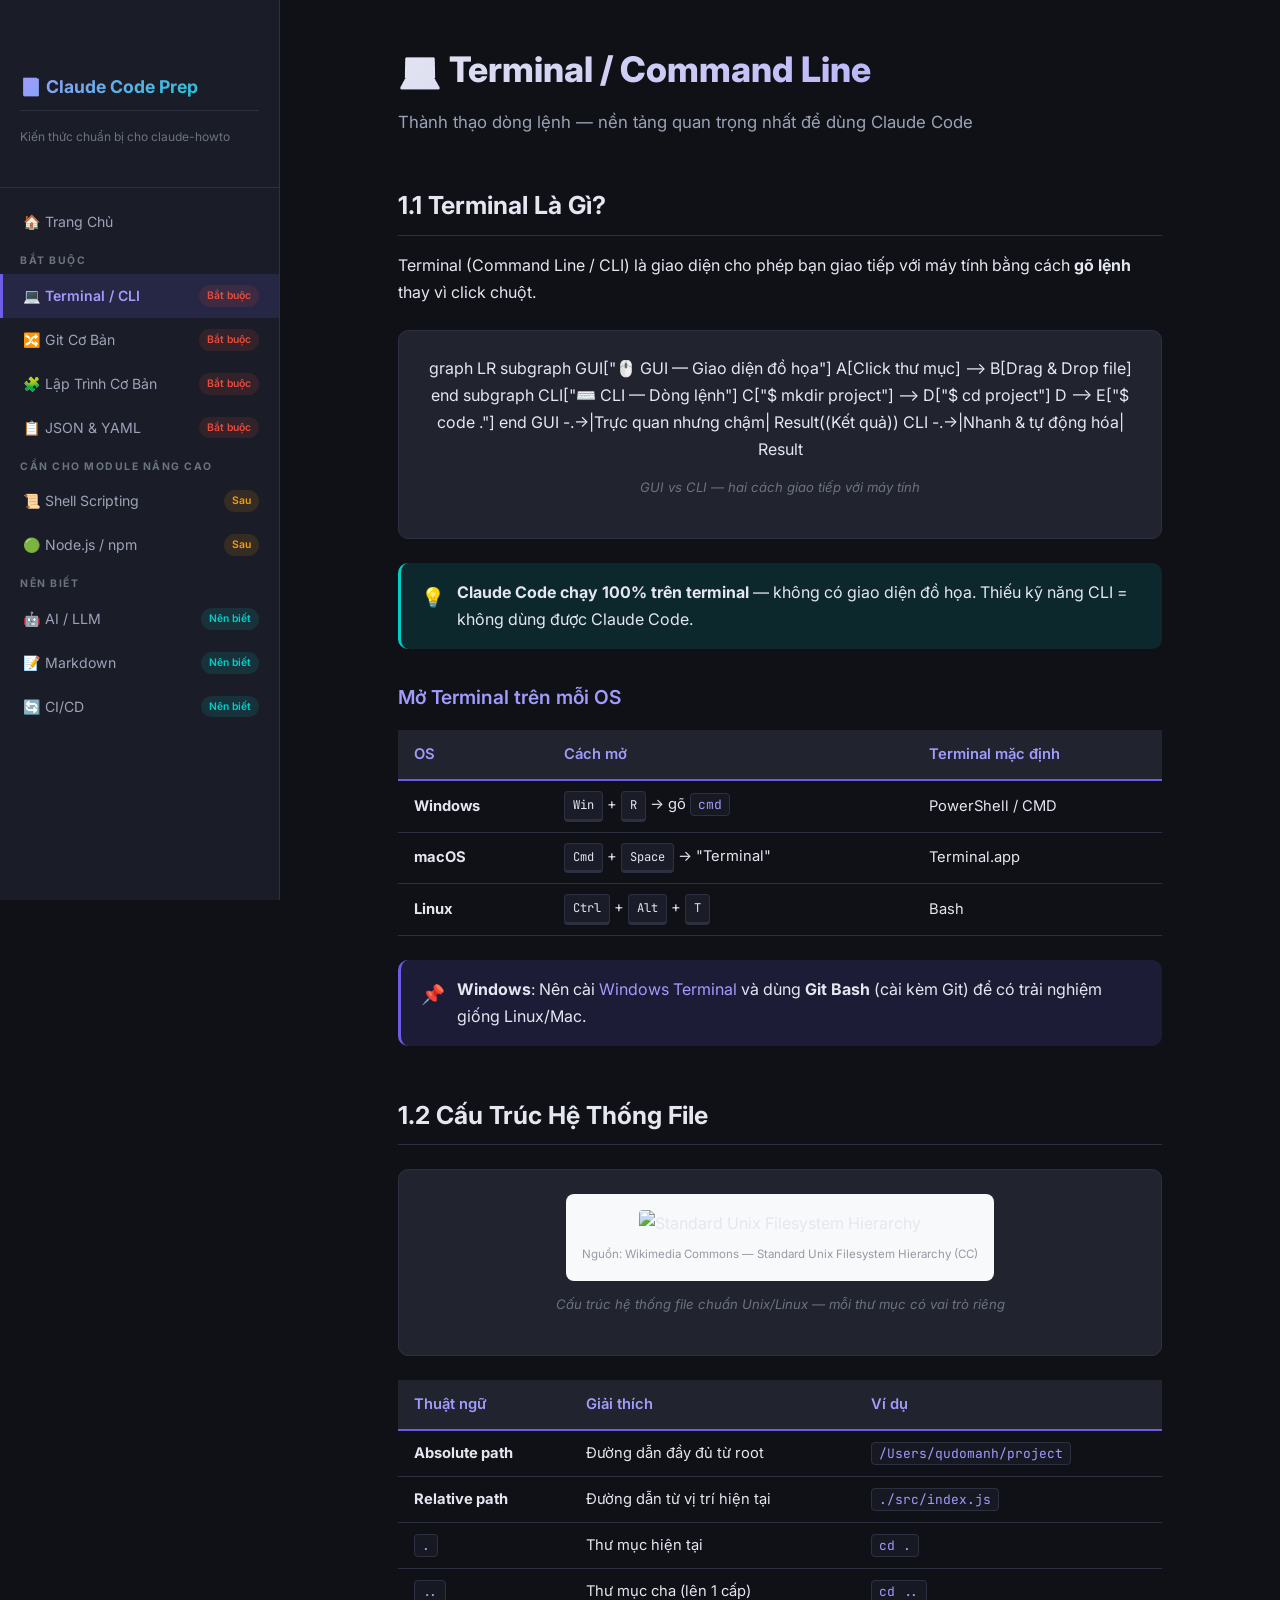
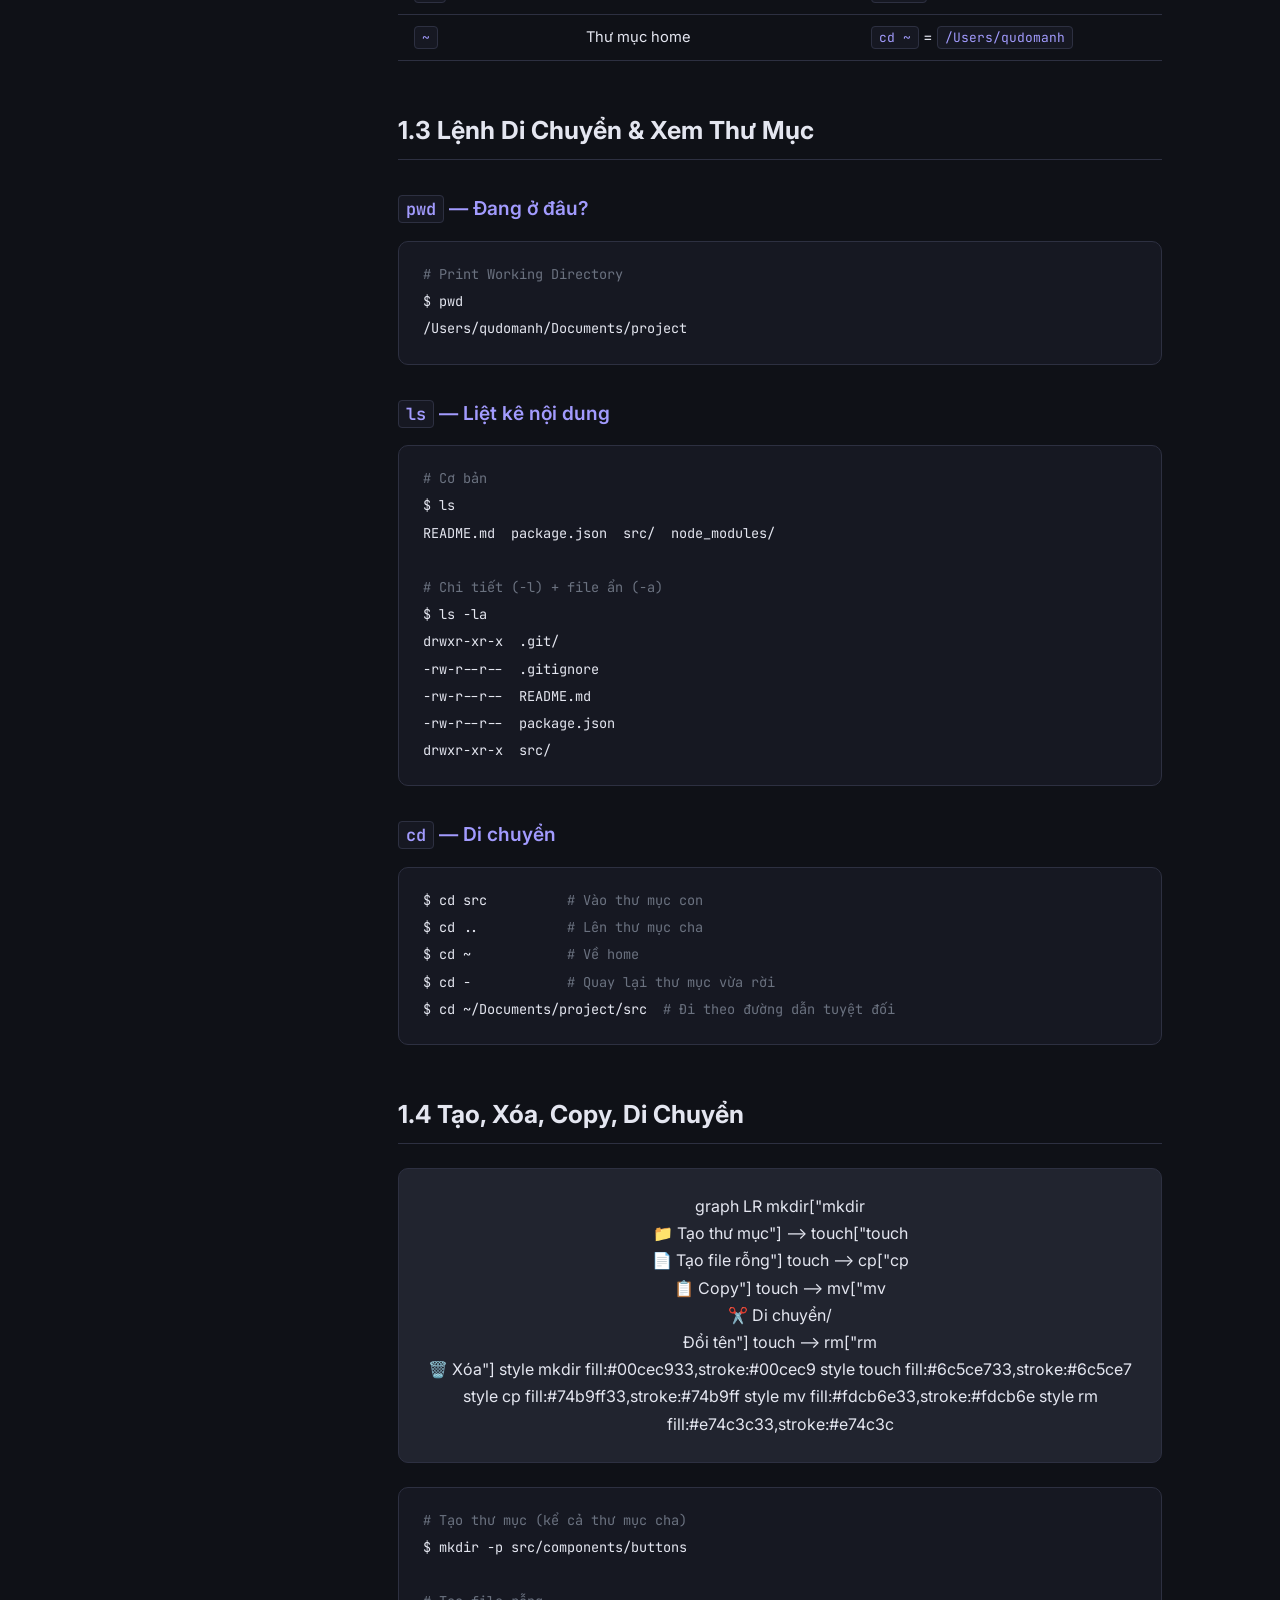
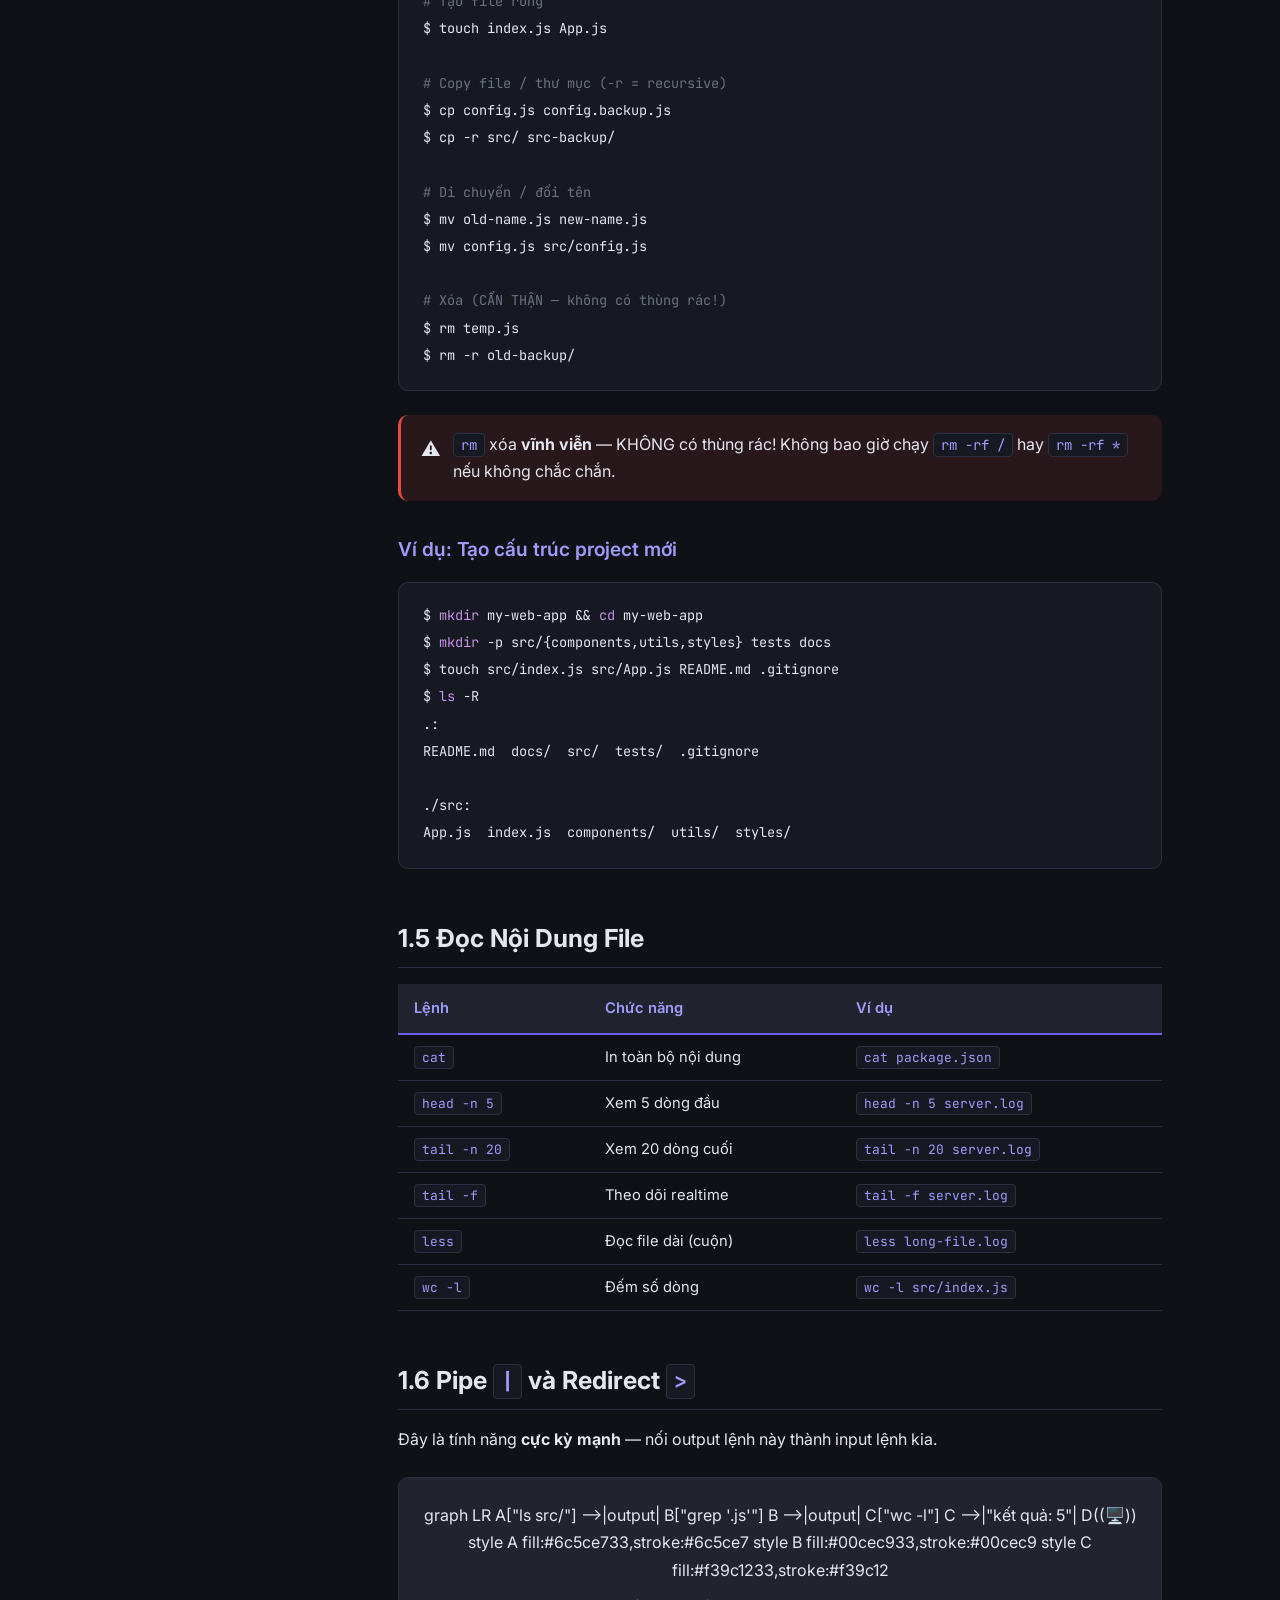
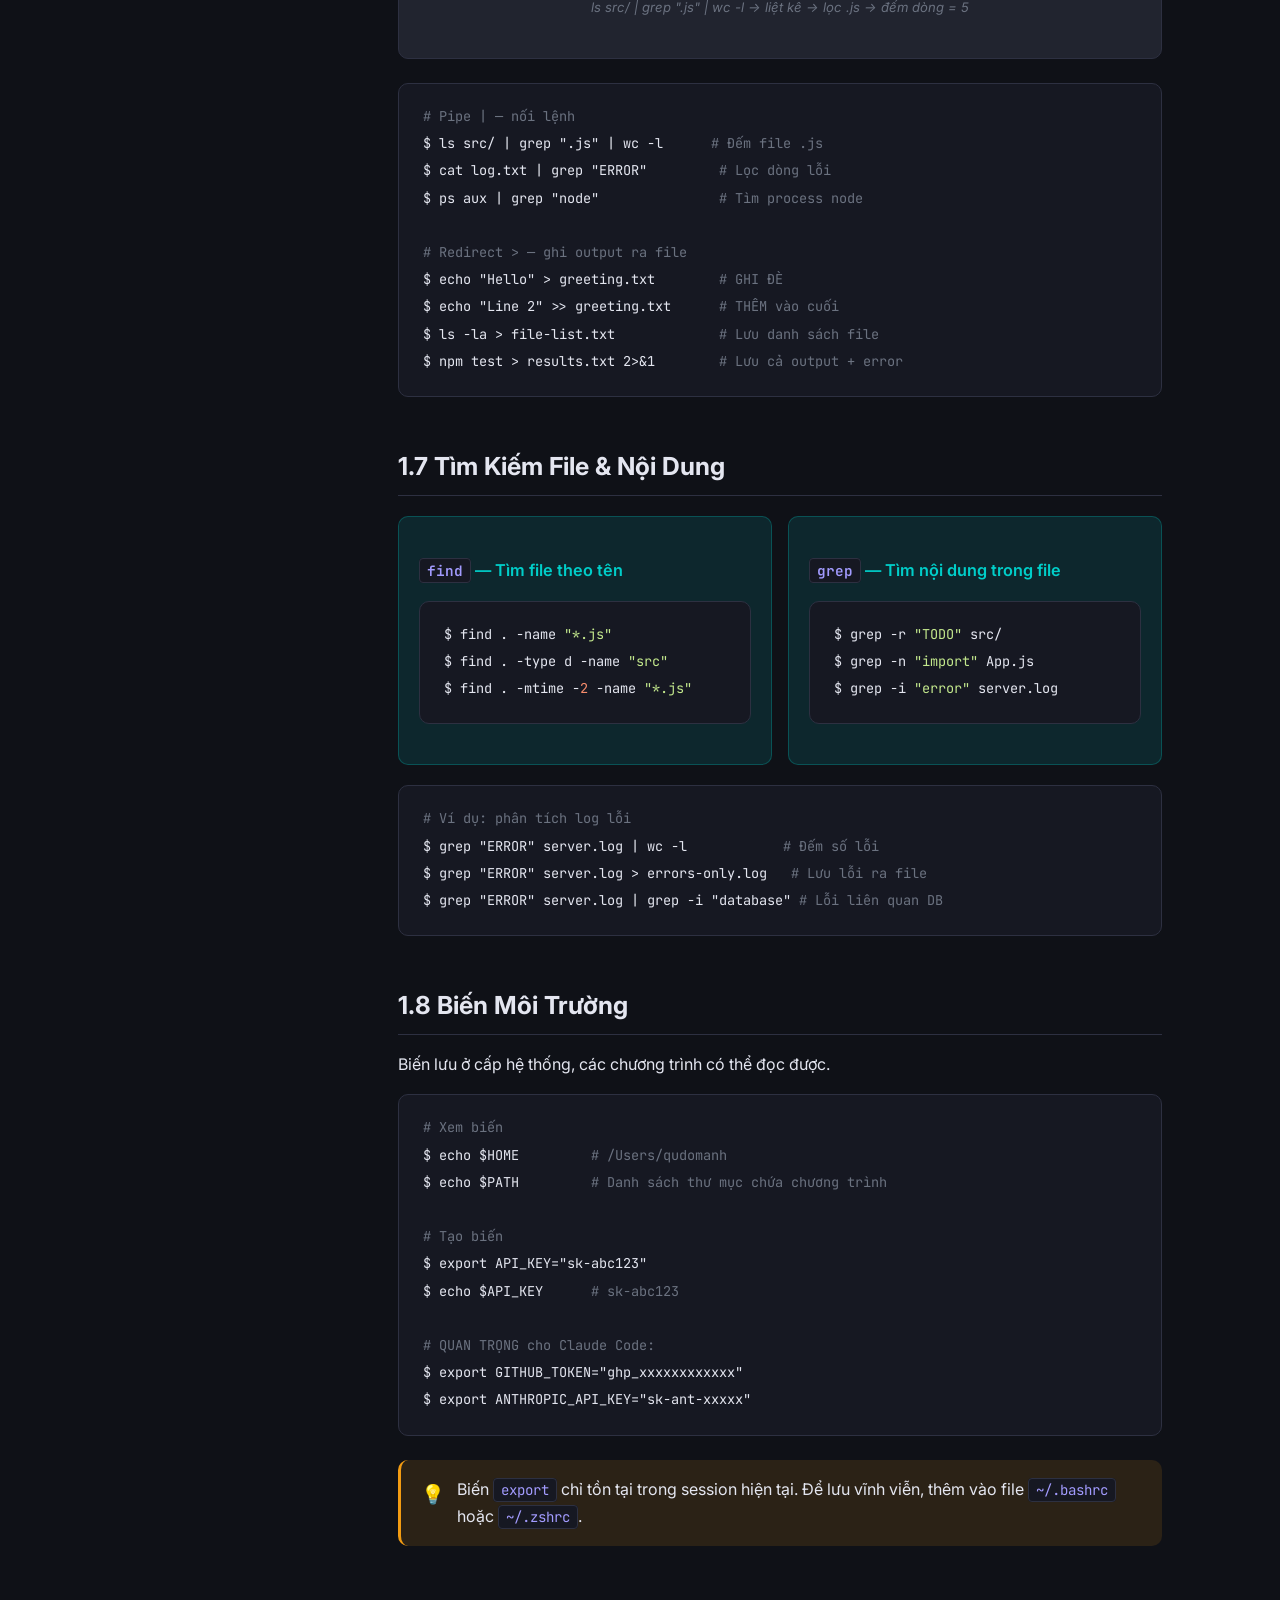
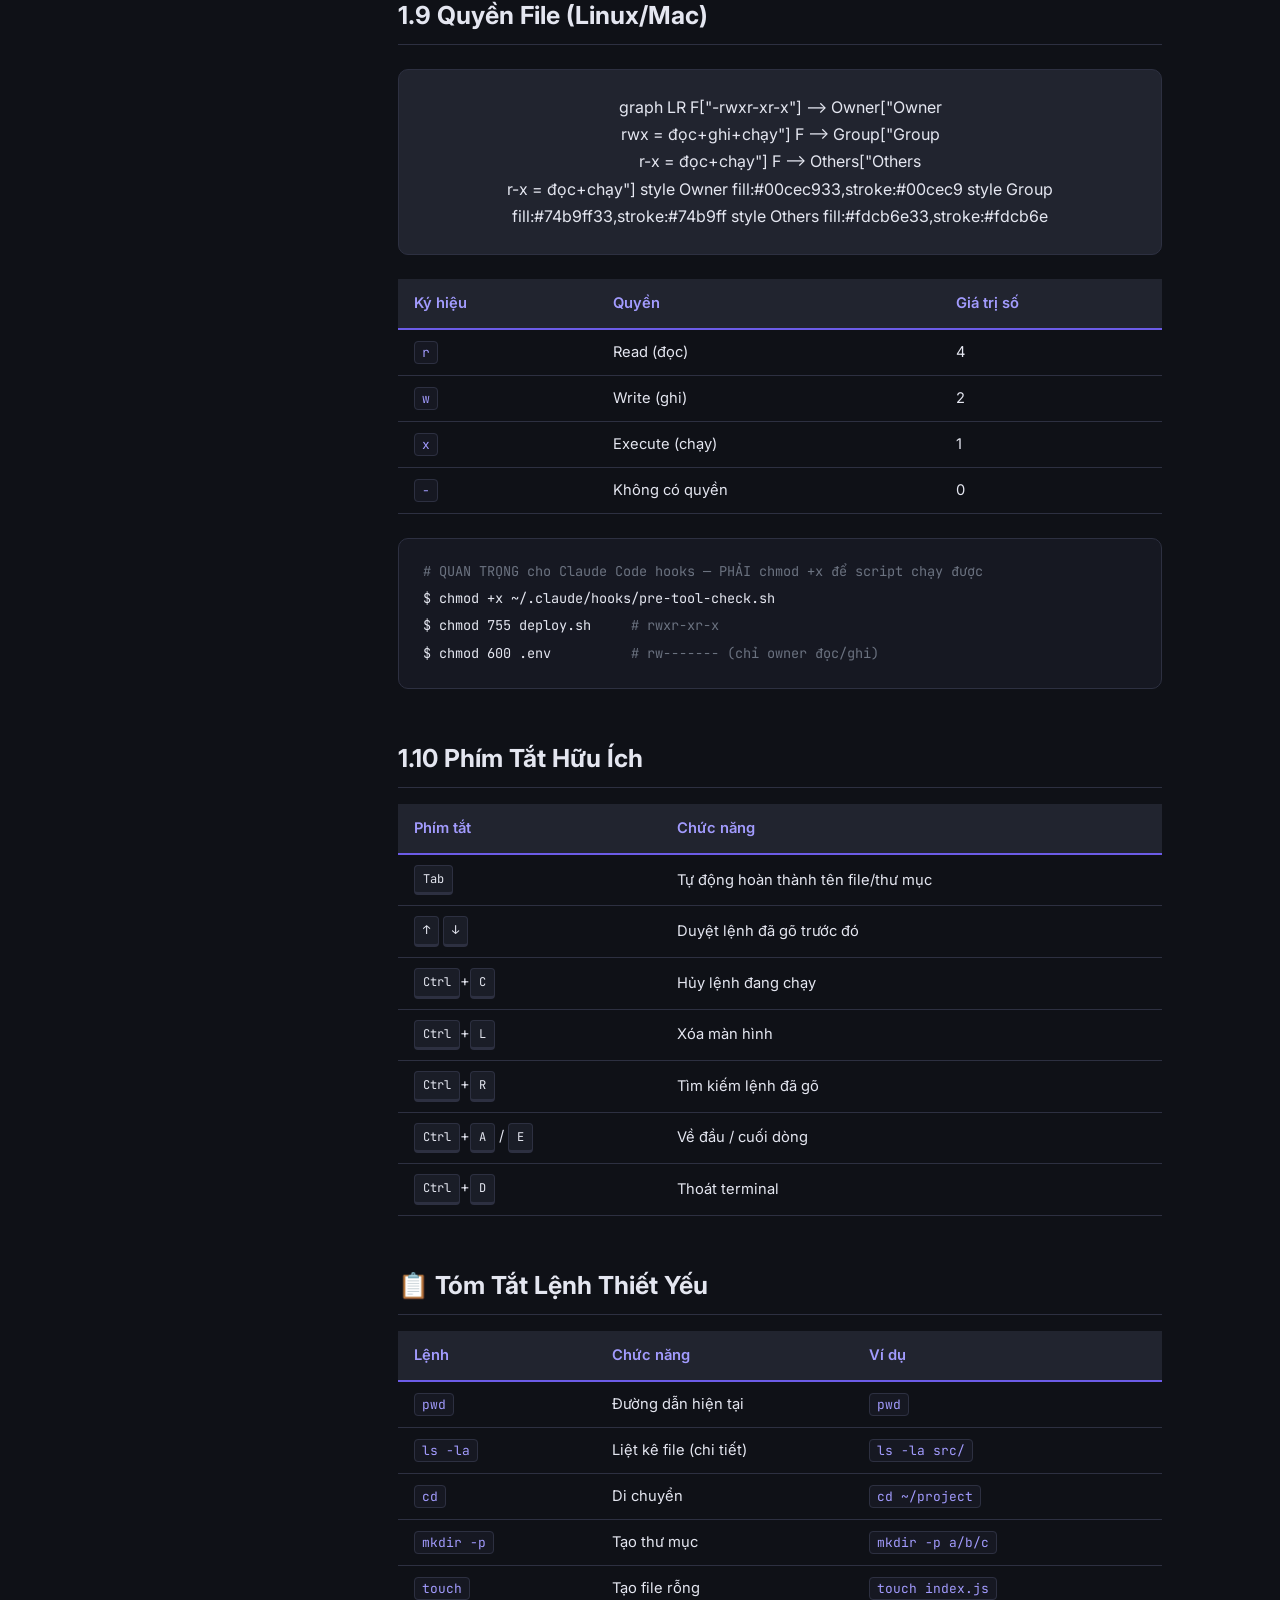
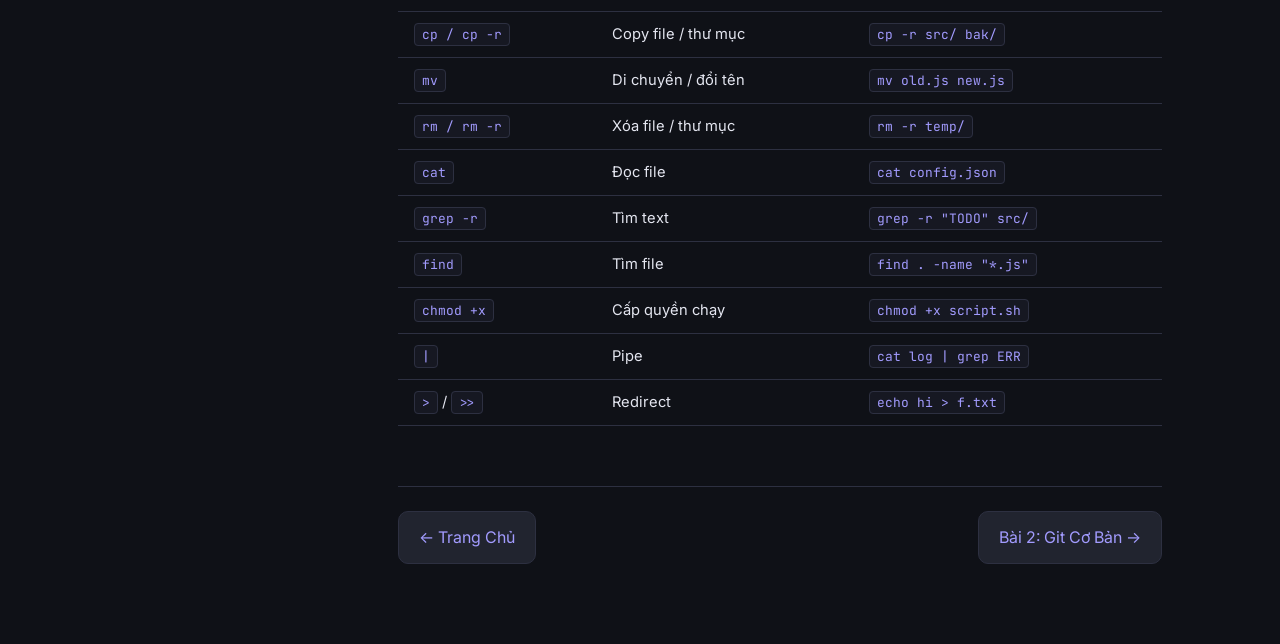
==== 01-terminal.html @ a386eb06 "Initial commit: 9 bai giang chuan bi hoc Claude Code" ====
<!DOCTYPE html>
<html lang="vi">
<head>
  <meta charset="UTF-8">
  <meta name="viewport" content="width=device-width, initial-scale=1.0">
  <title>Bài 1: Terminal / Command Line — Claude Code Prep</title>
  <link href="https://fonts.googleapis.com/css2?family=Inter:wght@400;500;600;700;800&family=JetBrains+Mono:wght@400;500;600&display=swap" rel="stylesheet">
  <link rel="stylesheet" href="css/style.css">
</head>
<body>
  <button class="hamburger" aria-label="Menu">☰</button>
  <div class="layout">
    <aside class="sidebar" id="sidebar">
      <div class="sidebar-header">
        <h2>📘 Claude Code Prep</h2>
        <p>Kiến thức chuẩn bị cho claude-howto</p>
      </div>
      <nav class="sidebar-nav">
        <a class="nav-link" href="index.html">🏠 Trang Chủ</a>
        <div class="nav-section">BẮT BUỘC</div>
        <a class="nav-link active" href="01-terminal.html">💻 Terminal / CLI <span class="badge badge-required">Bắt buộc</span></a>
        <a class="nav-link" href="02-git.html">🔀 Git Cơ Bản <span class="badge badge-required">Bắt buộc</span></a>
        <a class="nav-link" href="03-programming.html">🧩 Lập Trình Cơ Bản <span class="badge badge-required">Bắt buộc</span></a>
        <a class="nav-link" href="04-json-yaml.html">📋 JSON & YAML <span class="badge badge-required">Bắt buộc</span></a>
        <div class="nav-section">CẦN CHO MODULE NÂNG CAO</div>
        <a class="nav-link" href="05-shell.html">📜 Shell Scripting <span class="badge badge-later">Sau</span></a>
        <a class="nav-link" href="06-nodejs.html">🟢 Node.js / npm <span class="badge badge-later">Sau</span></a>
        <div class="nav-section">NÊN BIẾT</div>
        <a class="nav-link" href="07-ai-llm.html">🤖 AI / LLM <span class="badge badge-optional">Nên biết</span></a>
        <a class="nav-link" href="08-markdown.html">📝 Markdown <span class="badge badge-optional">Nên biết</span></a>
        <a class="nav-link" href="09-cicd.html">🔄 CI/CD <span class="badge badge-optional">Nên biết</span></a>
      </nav>
    </aside>

    <main class="main">
      <div class="content">
        <h1>💻 Terminal / Command Line</h1>
        <p class="subtitle">Thành thạo dòng lệnh — nền tảng quan trọng nhất để dùng Claude Code</p>

        <!-- ============ 1.1 Terminal La Gi ============ -->
        <h2 id="what">1.1 Terminal Là Gì?</h2>
        <p>Terminal (Command Line / CLI) là giao diện cho phép bạn giao tiếp với máy tính bằng cách <strong>gõ lệnh</strong> thay vì click chuột.</p>

        <div class="diagram-container">
          <div class="mermaid">
graph LR
    subgraph GUI["🖱️ GUI — Giao diện đồ họa"]
        A[Click thư mục] --> B[Drag & Drop file]
    end
    subgraph CLI["⌨️ CLI — Dòng lệnh"]
        C["$ mkdir project"] --> D["$ cd project"]
        D --> E["$ code ."]
    end
    GUI -.->|Trực quan nhưng chậm| Result((Kết quả))
    CLI -.->|Nhanh & tự động hóa| Result
          </div>
          <p class="caption">GUI vs CLI — hai cách giao tiếp với máy tính</p>
        </div>

        <div class="info-box tip">
          <span class="icon">💡</span>
          <p><strong>Claude Code chạy 100% trên terminal</strong> — không có giao diện đồ họa. Thiếu kỹ năng CLI = không dùng được Claude Code.</p>
        </div>

        <h3>Mở Terminal trên mỗi OS</h3>
        <table>
          <thead><tr><th>OS</th><th>Cách mở</th><th>Terminal mặc định</th></tr></thead>
          <tbody>
            <tr><td><strong>Windows</strong></td><td><kbd>Win</kbd> + <kbd>R</kbd> → gõ <code>cmd</code></td><td>PowerShell / CMD</td></tr>
            <tr><td><strong>macOS</strong></td><td><kbd>Cmd</kbd> + <kbd>Space</kbd> → "Terminal"</td><td>Terminal.app</td></tr>
            <tr><td><strong>Linux</strong></td><td><kbd>Ctrl</kbd> + <kbd>Alt</kbd> + <kbd>T</kbd></td><td>Bash</td></tr>
          </tbody>
        </table>

        <div class="info-box note">
          <span class="icon">📌</span>
          <p><strong>Windows</strong>: Nên cài <a href="https://apps.microsoft.com/detail/9n0dx20hk701" target="_blank">Windows Terminal</a> và dùng <strong>Git Bash</strong> (cài kèm Git) để có trải nghiệm giống Linux/Mac.</p>
        </div>

        <!-- ============ 1.2 He Thong File ============ -->
        <h2 id="filesystem">1.2 Cấu Trúc Hệ Thống File</h2>

        <div class="diagram-container">
          <div class="diagram-img">
            <img src="https://upload.wikimedia.org/wikipedia/commons/f/f3/Standard-unix-filesystem-hierarchy.svg" alt="Standard Unix Filesystem Hierarchy">
            <span class="img-source">Nguồn: Wikimedia Commons — Standard Unix Filesystem Hierarchy (CC)</span>
          </div>
          <p class="caption">Cấu trúc hệ thống file chuẩn Unix/Linux — mỗi thư mục có vai trò riêng</p>
        </div>

        <table>
          <thead><tr><th>Thuật ngữ</th><th>Giải thích</th><th>Ví dụ</th></tr></thead>
          <tbody>
            <tr><td><strong>Absolute path</strong></td><td>Đường dẫn đầy đủ từ root</td><td><code>/Users/qudomanh/project</code></td></tr>
            <tr><td><strong>Relative path</strong></td><td>Đường dẫn từ vị trí hiện tại</td><td><code>./src/index.js</code></td></tr>
            <tr><td><code>.</code></td><td>Thư mục hiện tại</td><td><code>cd .</code></td></tr>
            <tr><td><code>..</code></td><td>Thư mục cha (lên 1 cấp)</td><td><code>cd ..</code></td></tr>
            <tr><td><code>~</code></td><td>Thư mục home</td><td><code>cd ~</code> = <code>/Users/qudomanh</code></td></tr>
          </tbody>
        </table>

        <!-- ============ 1.3 Di Chuyen ============ -->
        <h2 id="navigate">1.3 Lệnh Di Chuyển & Xem Thư Mục</h2>

        <h3><code>pwd</code> — Đang ở đâu?</h3>
        <pre><code><span class="comment"># Print Working Directory</span>
$ pwd
/Users/qudomanh/Documents/project</code></pre>

        <h3><code>ls</code> — Liệt kê nội dung</h3>
        <pre><code><span class="comment"># Cơ bản</span>
$ ls
README.md  package.json  src/  node_modules/

<span class="comment"># Chi tiết (-l) + file ẩn (-a)</span>
$ ls -la
drwxr-xr-x  .git/
-rw-r--r--  .gitignore
-rw-r--r--  README.md
-rw-r--r--  package.json
drwxr-xr-x  src/</code></pre>

        <h3><code>cd</code> — Di chuyển</h3>
        <pre><code>$ cd src          <span class="comment"># Vào thư mục con</span>
$ cd ..           <span class="comment"># Lên thư mục cha</span>
$ cd ~            <span class="comment"># Về home</span>
$ cd -            <span class="comment"># Quay lại thư mục vừa rời</span>
$ cd ~/Documents/project/src  <span class="comment"># Đi theo đường dẫn tuyệt đối</span></code></pre>

        <!-- ============ 1.4 CRUD File ============ -->
        <h2 id="files">1.4 Tạo, Xóa, Copy, Di Chuyển</h2>

        <div class="diagram-container">
          <div class="mermaid">
graph LR
    mkdir["mkdir<br>📁 Tạo thư mục"] --> touch["touch<br>📄 Tạo file rỗng"]
    touch --> cp["cp<br>📋 Copy"]
    touch --> mv["mv<br>✂️ Di chuyển/<br>Đổi tên"]
    touch --> rm["rm<br>🗑️ Xóa"]
    
    style mkdir fill:#00cec933,stroke:#00cec9
    style touch fill:#6c5ce733,stroke:#6c5ce7
    style cp fill:#74b9ff33,stroke:#74b9ff
    style mv fill:#fdcb6e33,stroke:#fdcb6e
    style rm fill:#e74c3c33,stroke:#e74c3c
          </div>
        </div>

        <pre><code><span class="comment"># Tạo thư mục (kể cả thư mục cha)</span>
$ mkdir -p src/components/buttons

<span class="comment"># Tạo file rỗng</span>
$ touch index.js App.js

<span class="comment"># Copy file / thư mục (-r = recursive)</span>
$ cp config.js config.backup.js
$ cp -r src/ src-backup/

<span class="comment"># Di chuyển / đổi tên</span>
$ mv old-name.js new-name.js
$ mv config.js src/config.js

<span class="comment"># Xóa (CẨN THẬN — không có thùng rác!)</span>
$ rm temp.js
$ rm -r old-backup/</code></pre>

        <div class="info-box danger">
          <span class="icon">⚠️</span>
          <p><code>rm</code> xóa <strong>vĩnh viễn</strong> — KHÔNG có thùng rác! Không bao giờ chạy <code>rm -rf /</code> hay <code>rm -rf *</code> nếu không chắc chắn.</p>
        </div>

        <h3>Ví dụ: Tạo cấu trúc project mới</h3>
        <pre><code>$ mkdir my-web-app && cd my-web-app
$ mkdir -p src/{components,utils,styles} tests docs
$ touch src/index.js src/App.js README.md .gitignore
$ ls -R
.:
README.md  docs/  src/  tests/  .gitignore

./src:
App.js  index.js  components/  utils/  styles/</code></pre>

        <!-- ============ 1.5 Doc File ============ -->
        <h2 id="read">1.5 Đọc Nội Dung File</h2>

        <table>
          <thead><tr><th>Lệnh</th><th>Chức năng</th><th>Ví dụ</th></tr></thead>
          <tbody>
            <tr><td><code>cat</code></td><td>In toàn bộ nội dung</td><td><code>cat package.json</code></td></tr>
            <tr><td><code>head -n 5</code></td><td>Xem 5 dòng đầu</td><td><code>head -n 5 server.log</code></td></tr>
            <tr><td><code>tail -n 20</code></td><td>Xem 20 dòng cuối</td><td><code>tail -n 20 server.log</code></td></tr>
            <tr><td><code>tail -f</code></td><td>Theo dõi realtime</td><td><code>tail -f server.log</code></td></tr>
            <tr><td><code>less</code></td><td>Đọc file dài (cuộn)</td><td><code>less long-file.log</code></td></tr>
            <tr><td><code>wc -l</code></td><td>Đếm số dòng</td><td><code>wc -l src/index.js</code></td></tr>
          </tbody>
        </table>

        <!-- ============ 1.6 Pipe & Redirect ============ -->
        <h2 id="pipe">1.6 Pipe <code>|</code> và Redirect <code>&gt;</code></h2>
        <p>Đây là tính năng <strong>cực kỳ mạnh</strong> — nối output lệnh này thành input lệnh kia.</p>

        <div class="diagram-container">
          <div class="mermaid">
graph LR
    A["ls src/"] -->|output| B["grep '.js'"]
    B -->|output| C["wc -l"]
    C -->|"kết quả: 5"| D((🖥️))
    
    style A fill:#6c5ce733,stroke:#6c5ce7
    style B fill:#00cec933,stroke:#00cec9
    style C fill:#f39c1233,stroke:#f39c12
          </div>
          <p class="caption">ls src/ | grep ".js" | wc -l → liệt kê → lọc .js → đếm dòng = 5</p>
        </div>

        <pre><code><span class="comment"># Pipe | — nối lệnh</span>
$ ls src/ | grep ".js" | wc -l      <span class="comment"># Đếm file .js</span>
$ cat log.txt | grep "ERROR"         <span class="comment"># Lọc dòng lỗi</span>
$ ps aux | grep "node"               <span class="comment"># Tìm process node</span>

<span class="comment"># Redirect > — ghi output ra file</span>
$ echo "Hello" > greeting.txt        <span class="comment"># GHI ĐÈ</span>
$ echo "Line 2" >> greeting.txt      <span class="comment"># THÊM vào cuối</span>
$ ls -la > file-list.txt             <span class="comment"># Lưu danh sách file</span>
$ npm test > results.txt 2>&1        <span class="comment"># Lưu cả output + error</span></code></pre>

        <!-- ============ 1.7 Tim Kiem ============ -->
        <h2 id="search">1.7 Tìm Kiếm File & Nội Dung</h2>

        <div class="compare">
          <div class="compare-good">
            <h4><code>find</code> — Tìm file theo tên</h4>
            <pre><code>$ find . -name "*.js"
$ find . -type d -name "src"
$ find . -mtime -2 -name "*.js"</code></pre>
          </div>
          <div class="compare-good">
            <h4><code>grep</code> — Tìm nội dung trong file</h4>
            <pre><code>$ grep -r "TODO" src/
$ grep -n "import" App.js
$ grep -i "error" server.log</code></pre>
          </div>
        </div>

        <pre><code><span class="comment"># Ví dụ: phân tích log lỗi</span>
$ grep "ERROR" server.log | wc -l            <span class="comment"># Đếm số lỗi</span>
$ grep "ERROR" server.log > errors-only.log   <span class="comment"># Lưu lỗi ra file</span>
$ grep "ERROR" server.log | grep -i "database" <span class="comment"># Lỗi liên quan DB</span></code></pre>

        <!-- ============ 1.8 Env Vars ============ -->
        <h2 id="env">1.8 Biến Môi Trường</h2>
        <p>Biến lưu ở cấp hệ thống, các chương trình có thể đọc được.</p>

        <pre><code><span class="comment"># Xem biến</span>
$ echo $HOME         <span class="comment"># /Users/qudomanh</span>
$ echo $PATH         <span class="comment"># Danh sách thư mục chứa chương trình</span>

<span class="comment"># Tạo biến</span>
$ export API_KEY="sk-abc123"
$ echo $API_KEY      <span class="comment"># sk-abc123</span>

<span class="comment"># QUAN TRỌNG cho Claude Code:</span>
$ export GITHUB_TOKEN="ghp_xxxxxxxxxxxx"
$ export ANTHROPIC_API_KEY="sk-ant-xxxxx"</code></pre>

        <div class="info-box warning">
          <span class="icon">💡</span>
          <p>Biến <code>export</code> chỉ tồn tại trong session hiện tại. Để lưu vĩnh viễn, thêm vào file <code>~/.bashrc</code> hoặc <code>~/.zshrc</code>.</p>
        </div>

        <!-- ============ 1.9 Quyen File ============ -->
        <h2 id="permissions">1.9 Quyền File (Linux/Mac)</h2>

        <div class="diagram-container">
          <div class="mermaid">
graph LR
    F["-rwxr-xr-x"] --> Owner["Owner<br>rwx = đọc+ghi+chạy"]
    F --> Group["Group<br>r-x = đọc+chạy"]  
    F --> Others["Others<br>r-x = đọc+chạy"]
    
    style Owner fill:#00cec933,stroke:#00cec9
    style Group fill:#74b9ff33,stroke:#74b9ff
    style Others fill:#fdcb6e33,stroke:#fdcb6e
          </div>
        </div>

        <table>
          <thead><tr><th>Ký hiệu</th><th>Quyền</th><th>Giá trị số</th></tr></thead>
          <tbody>
            <tr><td><code>r</code></td><td>Read (đọc)</td><td>4</td></tr>
            <tr><td><code>w</code></td><td>Write (ghi)</td><td>2</td></tr>
            <tr><td><code>x</code></td><td>Execute (chạy)</td><td>1</td></tr>
            <tr><td><code>-</code></td><td>Không có quyền</td><td>0</td></tr>
          </tbody>
        </table>

        <pre><code><span class="comment"># QUAN TRỌNG cho Claude Code hooks — PHẢI chmod +x để script chạy được</span>
$ chmod +x ~/.claude/hooks/pre-tool-check.sh
$ chmod 755 deploy.sh     <span class="comment"># rwxr-xr-x</span>
$ chmod 600 .env          <span class="comment"># rw------- (chỉ owner đọc/ghi)</span></code></pre>

        <!-- ============ 1.10 Phim Tat ============ -->
        <h2 id="shortcuts">1.10 Phím Tắt Hữu Ích</h2>
        <table>
          <thead><tr><th>Phím tắt</th><th>Chức năng</th></tr></thead>
          <tbody>
            <tr><td><kbd>Tab</kbd></td><td>Tự động hoàn thành tên file/thư mục</td></tr>
            <tr><td><kbd>↑</kbd> <kbd>↓</kbd></td><td>Duyệt lệnh đã gõ trước đó</td></tr>
            <tr><td><kbd>Ctrl</kbd>+<kbd>C</kbd></td><td>Hủy lệnh đang chạy</td></tr>
            <tr><td><kbd>Ctrl</kbd>+<kbd>L</kbd></td><td>Xóa màn hình</td></tr>
            <tr><td><kbd>Ctrl</kbd>+<kbd>R</kbd></td><td>Tìm kiếm lệnh đã gõ</td></tr>
            <tr><td><kbd>Ctrl</kbd>+<kbd>A</kbd> / <kbd>E</kbd></td><td>Về đầu / cuối dòng</td></tr>
            <tr><td><kbd>Ctrl</kbd>+<kbd>D</kbd></td><td>Thoát terminal</td></tr>
          </tbody>
        </table>

        <!-- ============ Summary ============ -->
        <h2 id="summary">📋 Tóm Tắt Lệnh Thiết Yếu</h2>
        <table>
          <thead><tr><th>Lệnh</th><th>Chức năng</th><th>Ví dụ</th></tr></thead>
          <tbody>
            <tr><td><code>pwd</code></td><td>Đường dẫn hiện tại</td><td><code>pwd</code></td></tr>
            <tr><td><code>ls -la</code></td><td>Liệt kê file (chi tiết)</td><td><code>ls -la src/</code></td></tr>
            <tr><td><code>cd</code></td><td>Di chuyển</td><td><code>cd ~/project</code></td></tr>
            <tr><td><code>mkdir -p</code></td><td>Tạo thư mục</td><td><code>mkdir -p a/b/c</code></td></tr>
            <tr><td><code>touch</code></td><td>Tạo file rỗng</td><td><code>touch index.js</code></td></tr>
            <tr><td><code>cp / cp -r</code></td><td>Copy file / thư mục</td><td><code>cp -r src/ bak/</code></td></tr>
            <tr><td><code>mv</code></td><td>Di chuyển / đổi tên</td><td><code>mv old.js new.js</code></td></tr>
            <tr><td><code>rm / rm -r</code></td><td>Xóa file / thư mục</td><td><code>rm -r temp/</code></td></tr>
            <tr><td><code>cat</code></td><td>Đọc file</td><td><code>cat config.json</code></td></tr>
            <tr><td><code>grep -r</code></td><td>Tìm text</td><td><code>grep -r "TODO" src/</code></td></tr>
            <tr><td><code>find</code></td><td>Tìm file</td><td><code>find . -name "*.js"</code></td></tr>
            <tr><td><code>chmod +x</code></td><td>Cấp quyền chạy</td><td><code>chmod +x script.sh</code></td></tr>
            <tr><td><code>|</code></td><td>Pipe</td><td><code>cat log | grep ERR</code></td></tr>
            <tr><td><code>&gt;</code> / <code>&gt;&gt;</code></td><td>Redirect</td><td><code>echo hi > f.txt</code></td></tr>
          </tbody>
        </table>

        <!-- Nav -->
        <div class="lesson-nav">
          <a href="index.html">← Trang Chủ</a>
          <a href="02-git.html">Bài 2: Git Cơ Bản →</a>
        </div>
      </div>
    </main>
  </div>
  <script src="https://cdn.jsdelivr.net/npm/mermaid@11/dist/mermaid.min.js"></script>
  <script src="js/app.js"></script>
</body>
</html>
---- css/style.css ----
/* ============================================
   CLAUDE CODE PREP - Learning Website
   ============================================ */

/* --- CSS Variables (Theme) --- */
:root {
  --bg-primary: #0f1117;
  --bg-secondary: #1a1d27;
  --bg-card: #21242f;
  --bg-code: #161822;
  --text-primary: #e4e6f0;
  --text-secondary: #9ca3b8;
  --text-muted: #6b7280;
  --accent: #6c5ce7;
  --accent-light: #a29bfe;
  --accent-glow: rgba(108, 92, 231, 0.15);
  --green: #00cec9;
  --green-soft: rgba(0, 206, 201, 0.12);
  --orange: #f39c12;
  --orange-soft: rgba(243, 156, 18, 0.12);
  --red: #e74c3c;
  --red-soft: rgba(231, 76, 60, 0.12);
  --yellow: #fdcb6e;
  --blue: #74b9ff;
  --border: #2d3041;
  --sidebar-w: 280px;
  --radius: 10px;
  --transition: 0.25s ease;
}

/* --- Reset --- */
*, *::before, *::after { box-sizing: border-box; margin: 0; padding: 0; }
html { scroll-behavior: smooth; font-size: 16px; }
body {
  font-family: 'Inter', -apple-system, BlinkMacSystemFont, 'Segoe UI', Roboto, sans-serif;
  background: var(--bg-primary);
  color: var(--text-primary);
  line-height: 1.7;
  min-height: 100vh;
}
a { color: var(--accent-light); text-decoration: none; transition: color var(--transition); }
a:hover { color: var(--accent); }
img { max-width: 100%; border-radius: var(--radius); }

/* --- Layout --- */
.layout {
  display: flex;
  min-height: 100vh;
}

/* --- Sidebar --- */
.sidebar {
  width: var(--sidebar-w);
  background: var(--bg-secondary);
  border-right: 1px solid var(--border);
  position: fixed;
  top: 0; left: 0; bottom: 0;
  overflow-y: auto;
  z-index: 100;
  transition: transform var(--transition);
}
.sidebar-header {
  padding: 24px 20px;
  border-bottom: 1px solid var(--border);
}
.sidebar-header h2 {
  font-size: 1.1rem;
  font-weight: 700;
  background: linear-gradient(135deg, var(--accent-light), var(--green));
  -webkit-background-clip: text;
  -webkit-text-fill-color: transparent;
  background-clip: text;
}
.sidebar-header p {
  font-size: 0.75rem;
  color: var(--text-muted);
  margin-top: 4px;
}
.sidebar-nav { padding: 12px 0; }
.nav-section {
  padding: 8px 20px 4px;
  font-size: 0.65rem;
  font-weight: 700;
  text-transform: uppercase;
  letter-spacing: 1.5px;
  color: var(--text-muted);
}
.nav-link {
  display: flex;
  align-items: center;
  gap: 10px;
  padding: 10px 20px;
  color: var(--text-secondary);
  font-size: 0.88rem;
  transition: all var(--transition);
  border-left: 3px solid transparent;
}
.nav-link:hover {
  background: var(--accent-glow);
  color: var(--text-primary);
  border-left-color: var(--accent);
}
.nav-link.active {
  background: var(--accent-glow);
  color: var(--accent-light);
  border-left-color: var(--accent);
  font-weight: 600;
}
.nav-link .badge {
  margin-left: auto;
  padding: 2px 8px;
  border-radius: 12px;
  font-size: 0.65rem;
  font-weight: 600;
}
.badge-required { background: var(--red-soft); color: var(--red); }
.badge-later { background: var(--orange-soft); color: var(--orange); }
.badge-optional { background: var(--green-soft); color: var(--green); }

/* --- Main Content --- */
.main {
  flex: 1;
  margin-left: var(--sidebar-w);
  min-width: 0;
}
.content {
  max-width: 860px;
  margin: 0 auto;
  padding: 40px 48px 80px;
}

/* --- Typography --- */
h1 {
  font-size: 2.2rem;
  font-weight: 800;
  margin-bottom: 8px;
  background: linear-gradient(135deg, var(--text-primary), var(--accent-light));
  -webkit-background-clip: text;
  -webkit-text-fill-color: transparent;
  background-clip: text;
}
.subtitle {
  font-size: 1.05rem;
  color: var(--text-secondary);
  margin-bottom: 32px;
}
h2 {
  font-size: 1.55rem;
  font-weight: 700;
  margin: 48px 0 16px;
  padding-bottom: 8px;
  border-bottom: 1px solid var(--border);
  color: var(--text-primary);
}
h3 {
  font-size: 1.2rem;
  font-weight: 600;
  margin: 32px 0 12px;
  color: var(--accent-light);
}
h4 {
  font-size: 1.02rem;
  font-weight: 600;
  margin: 24px 0 8px;
  color: var(--text-primary);
}
p { margin-bottom: 16px; }
ul, ol { margin: 0 0 16px 24px; }
li { margin-bottom: 6px; }
strong { color: var(--text-primary); }
code {
  font-family: 'JetBrains Mono', 'Fira Code', 'Cascadia Code', monospace;
  font-size: 0.88em;
  background: var(--bg-code);
  padding: 2px 7px;
  border-radius: 4px;
  border: 1px solid var(--border);
  color: var(--accent-light);
}
hr {
  border: none;
  border-top: 1px solid var(--border);
  margin: 40px 0;
}

/* --- Code Blocks --- */
pre {
  background: var(--bg-code);
  border: 1px solid var(--border);
  border-radius: var(--radius);
  padding: 20px 24px;
  margin: 16px 0 24px;
  overflow-x: auto;
  position: relative;
}
pre code {
  background: none;
  border: none;
  padding: 0;
  font-size: 0.85rem;
  line-height: 1.65;
  color: var(--text-primary);
}
pre .comment { color: var(--text-muted); }
pre .keyword { color: #c792ea; }
pre .string { color: #c3e88d; }
pre .function { color: #82aaff; }
pre .number { color: #f78c6c; }
pre .operator { color: #89ddff; }
pre .variable { color: #f07178; }
pre .tag { color: var(--red); }
pre .attr { color: var(--yellow); }

.code-label {
  position: absolute;
  top: 0; right: 0;
  background: var(--border);
  color: var(--text-muted);
  font-size: 0.7rem;
  padding: 3px 10px;
  border-radius: 0 var(--radius) 0 6px;
  font-family: 'Inter', sans-serif;
}

/* --- Cards & Boxes --- */
.card {
  background: var(--bg-card);
  border: 1px solid var(--border);
  border-radius: var(--radius);
  padding: 24px;
  margin: 20px 0;
}
.info-box {
  border-radius: var(--radius);
  padding: 16px 20px;
  margin: 16px 0;
  display: flex;
  gap: 12px;
  align-items: flex-start;
}
.info-box .icon { font-size: 1.2rem; flex-shrink: 0; margin-top: 2px; }
.info-box p { margin: 0; }
.info-box.tip { background: var(--green-soft); border-left: 3px solid var(--green); }
.info-box.warning { background: var(--orange-soft); border-left: 3px solid var(--orange); }
.info-box.danger { background: var(--red-soft); border-left: 3px solid var(--red); }
.info-box.note { background: var(--accent-glow); border-left: 3px solid var(--accent); }

/* --- Diagrams --- */
.diagram-container {
  background: var(--bg-card);
  border: 1px solid var(--border);
  border-radius: var(--radius);
  padding: 24px;
  margin: 24px 0;
  text-align: center;
  overflow-x: auto;
}
.diagram-container .caption {
  font-size: 0.82rem;
  color: var(--text-muted);
  margin-top: 12px;
  font-style: italic;
}
/* Web images inside diagrams — light bg for official doc images */
.diagram-container .diagram-img {
  background: #f8f9fa;
  border-radius: 8px;
  padding: 16px;
  display: inline-block;
  max-width: 100%;
}
.diagram-container .diagram-img img {
  max-width: 100%;
  height: auto;
  border-radius: 4px;
}
.diagram-container .diagram-img.dark-bg {
  background: transparent;
  padding: 0;
}
.diagram-container .diagram-img .img-source {
  display: block;
  font-size: 0.72rem;
  color: var(--text-muted);
  margin-top: 8px;
  opacity: 0.7;
}
/* Mermaid theme override */
.mermaid {
  margin: 0 auto;
}
.mermaid svg {
  max-width: 100%;
}

/* --- Tables --- */
table {
  width: 100%;
  border-collapse: collapse;
  margin: 16px 0 24px;
  font-size: 0.92rem;
}
th {
  background: var(--bg-card);
  font-weight: 600;
  text-align: left;
  padding: 12px 16px;
  border-bottom: 2px solid var(--accent);
  color: var(--accent-light);
}
td {
  padding: 10px 16px;
  border-bottom: 1px solid var(--border);
}
tr:hover td { background: var(--accent-glow); }

/* --- Comparison blocks --- */
.compare {
  display: grid;
  grid-template-columns: 1fr 1fr;
  gap: 16px;
  margin: 20px 0;
}
.compare-bad, .compare-good {
  border-radius: var(--radius);
  padding: 16px 20px;
}
.compare-bad {
  background: var(--red-soft);
  border: 1px solid rgba(231, 76, 60, 0.25);
}
.compare-good {
  background: var(--green-soft);
  border: 1px solid rgba(0, 206, 201, 0.25);
}
.compare-bad h4 { color: var(--red); }
.compare-good h4 { color: var(--green); }

/* --- Visual illustration (CSS-based) --- */
.visual-box {
  background: var(--bg-card);
  border: 1px solid var(--border);
  border-radius: var(--radius);
  padding: 32px;
  margin: 24px 0;
  text-align: center;
}
.folder-tree {
  text-align: left;
  font-family: 'JetBrains Mono', monospace;
  font-size: 0.88rem;
  line-height: 1.8;
  color: var(--text-secondary);
  padding: 16px 0;
}
.folder-tree .folder { color: var(--yellow); }
.folder-tree .file { color: var(--blue); }
.folder-tree .highlight { color: var(--green); font-weight: 600; }
.folder-tree .comment { color: var(--text-muted); font-style: italic; }

/* --- Steps / Timeline --- */
.steps {
  margin: 24px 0;
  padding-left: 0;
  list-style: none;
}
.step {
  display: flex;
  gap: 16px;
  margin-bottom: 24px;
  align-items: flex-start;
}
.step-num {
  width: 36px;
  height: 36px;
  border-radius: 50%;
  background: var(--accent);
  color: white;
  display: flex;
  align-items: center;
  justify-content: center;
  font-weight: 700;
  font-size: 0.9rem;
  flex-shrink: 0;
}
.step-content { flex: 1; }
.step-content h4 { margin-top: 4px; margin-bottom: 4px; }

/* --- Progress bar --- */
.progress-track {
  display: flex;
  gap: 4px;
  margin: 24px 0;
}
.progress-segment {
  flex: 1;
  height: 6px;
  border-radius: 3px;
  background: var(--border);
}
.progress-segment.done { background: var(--green); }
.progress-segment.current { background: var(--accent); }

/* --- Landing page specific --- */
.hero {
  text-align: center;
  padding: 60px 20px 40px;
}
.hero h1 {
  font-size: 2.8rem;
  margin-bottom: 16px;
}
.hero .subtitle {
  font-size: 1.15rem;
  max-width: 600px;
  margin: 0 auto 36px;
}
.module-grid {
  display: grid;
  grid-template-columns: repeat(auto-fill, minmax(260px, 1fr));
  gap: 16px;
  margin: 24px 0;
}
.module-card {
  background: var(--bg-card);
  border: 1px solid var(--border);
  border-radius: var(--radius);
  padding: 24px;
  transition: all var(--transition);
  cursor: pointer;
  text-decoration: none;
  color: inherit;
  display: block;
}
.module-card:hover {
  border-color: var(--accent);
  transform: translateY(-2px);
  box-shadow: 0 8px 24px rgba(0,0,0,0.3);
}
.module-card .num {
  font-size: 0.7rem;
  font-weight: 700;
  text-transform: uppercase;
  letter-spacing: 1px;
  color: var(--accent-light);
  margin-bottom: 8px;
}
.module-card h3 {
  font-size: 1.1rem;
  margin: 0 0 8px;
  color: var(--text-primary);
}
.module-card p {
  font-size: 0.85rem;
  color: var(--text-secondary);
  margin: 0;
}
.module-card .tag {
  display: inline-block;
  margin-top: 12px;
  font-size: 0.72rem;
  padding: 3px 10px;
  border-radius: 12px;
}

/* --- Keyboard shortcut visual --- */
kbd {
  display: inline-block;
  padding: 3px 8px;
  font-family: 'JetBrains Mono', monospace;
  font-size: 0.82em;
  color: var(--text-primary);
  background: var(--bg-secondary);
  border: 1px solid var(--border);
  border-bottom: 3px solid var(--border);
  border-radius: 4px;
}

/* --- Navigation between lessons --- */
.lesson-nav {
  display: flex;
  justify-content: space-between;
  margin-top: 60px;
  padding-top: 24px;
  border-top: 1px solid var(--border);
}
.lesson-nav a {
  display: flex;
  align-items: center;
  gap: 8px;
  padding: 12px 20px;
  background: var(--bg-card);
  border: 1px solid var(--border);
  border-radius: var(--radius);
  transition: all var(--transition);
}
.lesson-nav a:hover {
  border-color: var(--accent);
  background: var(--accent-glow);
}

/* --- Mobile hamburger --- */
.hamburger {
  display: none;
  position: fixed;
  top: 12px; left: 12px;
  z-index: 200;
  width: 40px; height: 40px;
  background: var(--bg-secondary);
  border: 1px solid var(--border);
  border-radius: 8px;
  cursor: pointer;
  align-items: center;
  justify-content: center;
  color: var(--text-primary);
  font-size: 1.3rem;
}

/* --- Responsive --- */
@media (max-width: 900px) {
  .sidebar { transform: translateX(-100%); }
  .sidebar.open { transform: translateX(0); }
  .main { margin-left: 0; }
  .content { padding: 24px 20px 60px; }
  .hamburger { display: flex; }
  h1 { font-size: 1.8rem; }
  .hero h1 { font-size: 2rem; }
  .compare { grid-template-columns: 1fr; }
}

@media (max-width: 600px) {
  .module-grid { grid-template-columns: 1fr; }
  table { font-size: 0.82rem; }
  th, td { padding: 8px 10px; }
}

/* --- Scrollbar --- */
::-webkit-scrollbar { width: 8px; height: 8px; }
::-webkit-scrollbar-track { background: var(--bg-primary); }
::-webkit-scrollbar-thumb { background: var(--border); border-radius: 4px; }
::-webkit-scrollbar-thumb:hover { background: var(--text-muted); }

/* --- Print --- */
@media print {
  .sidebar, .hamburger { display: none; }
  .main { margin-left: 0; }
  body { background: white; color: black; }
}
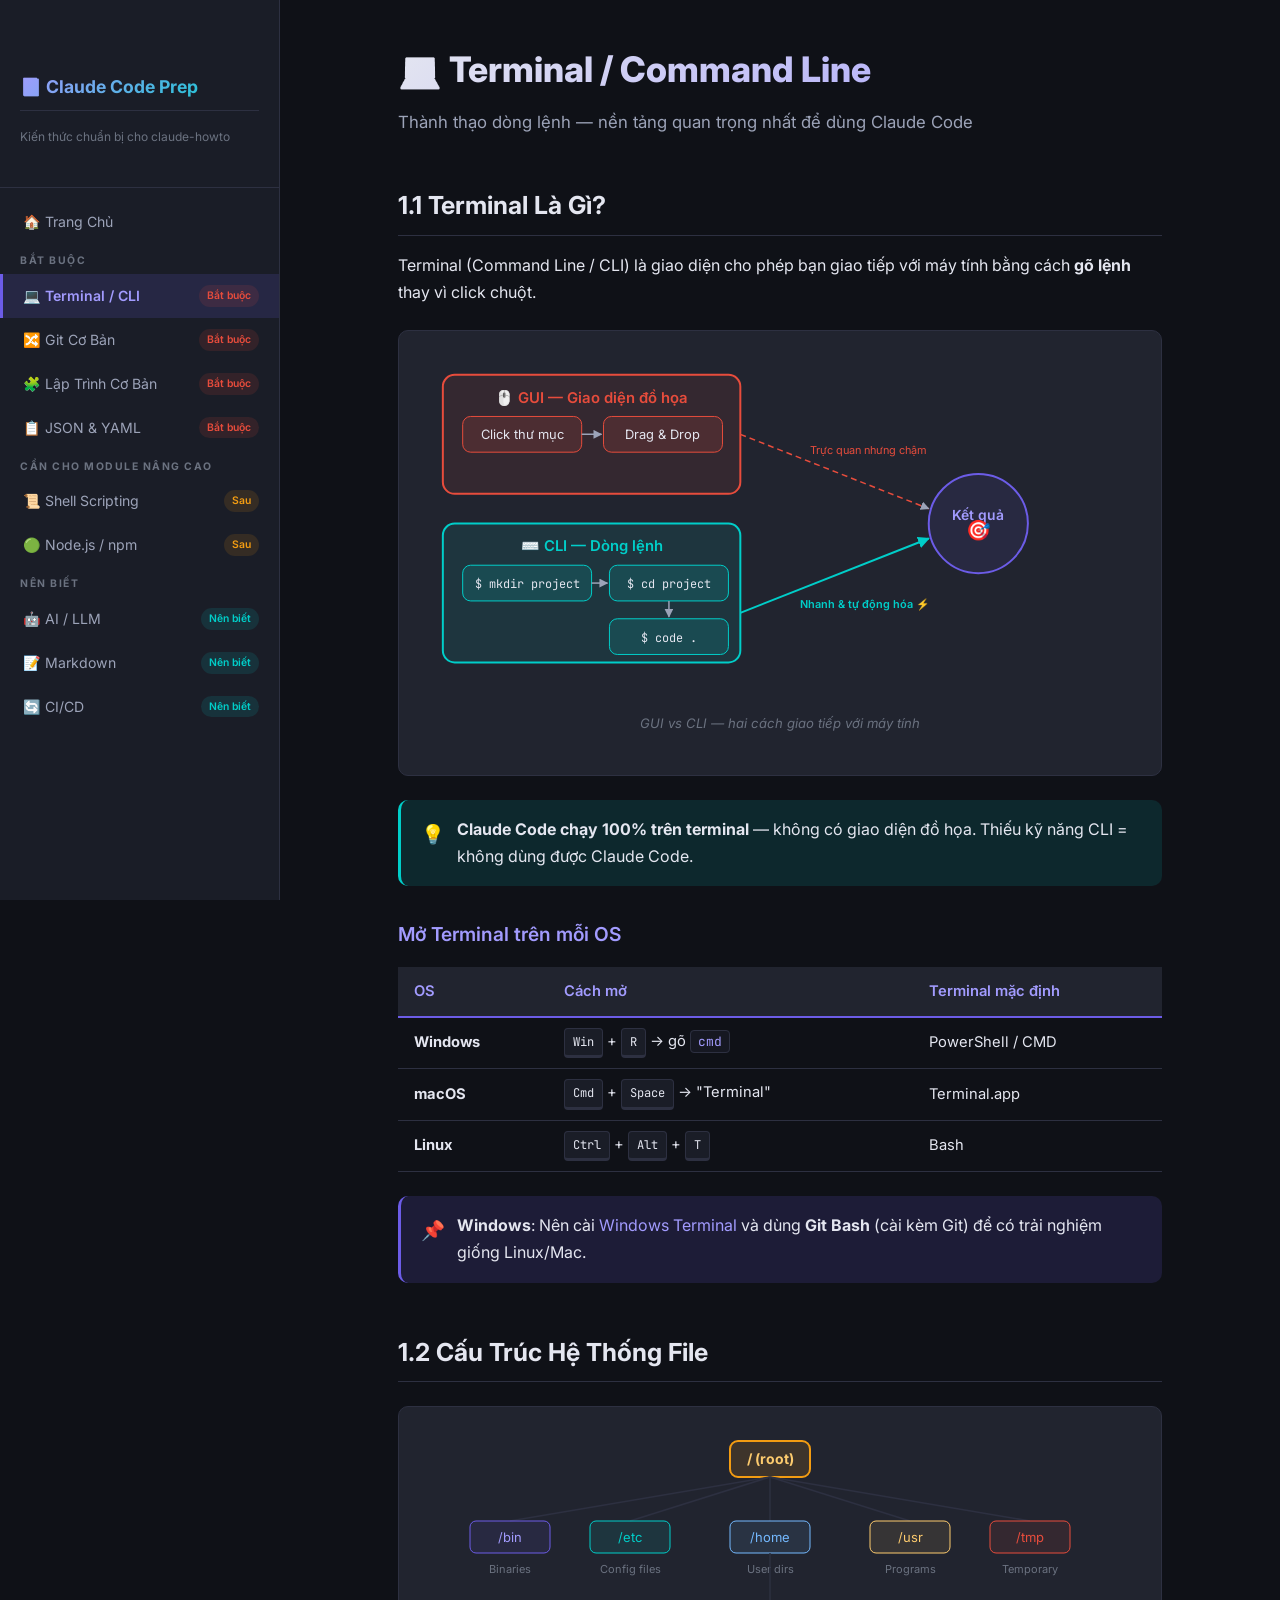
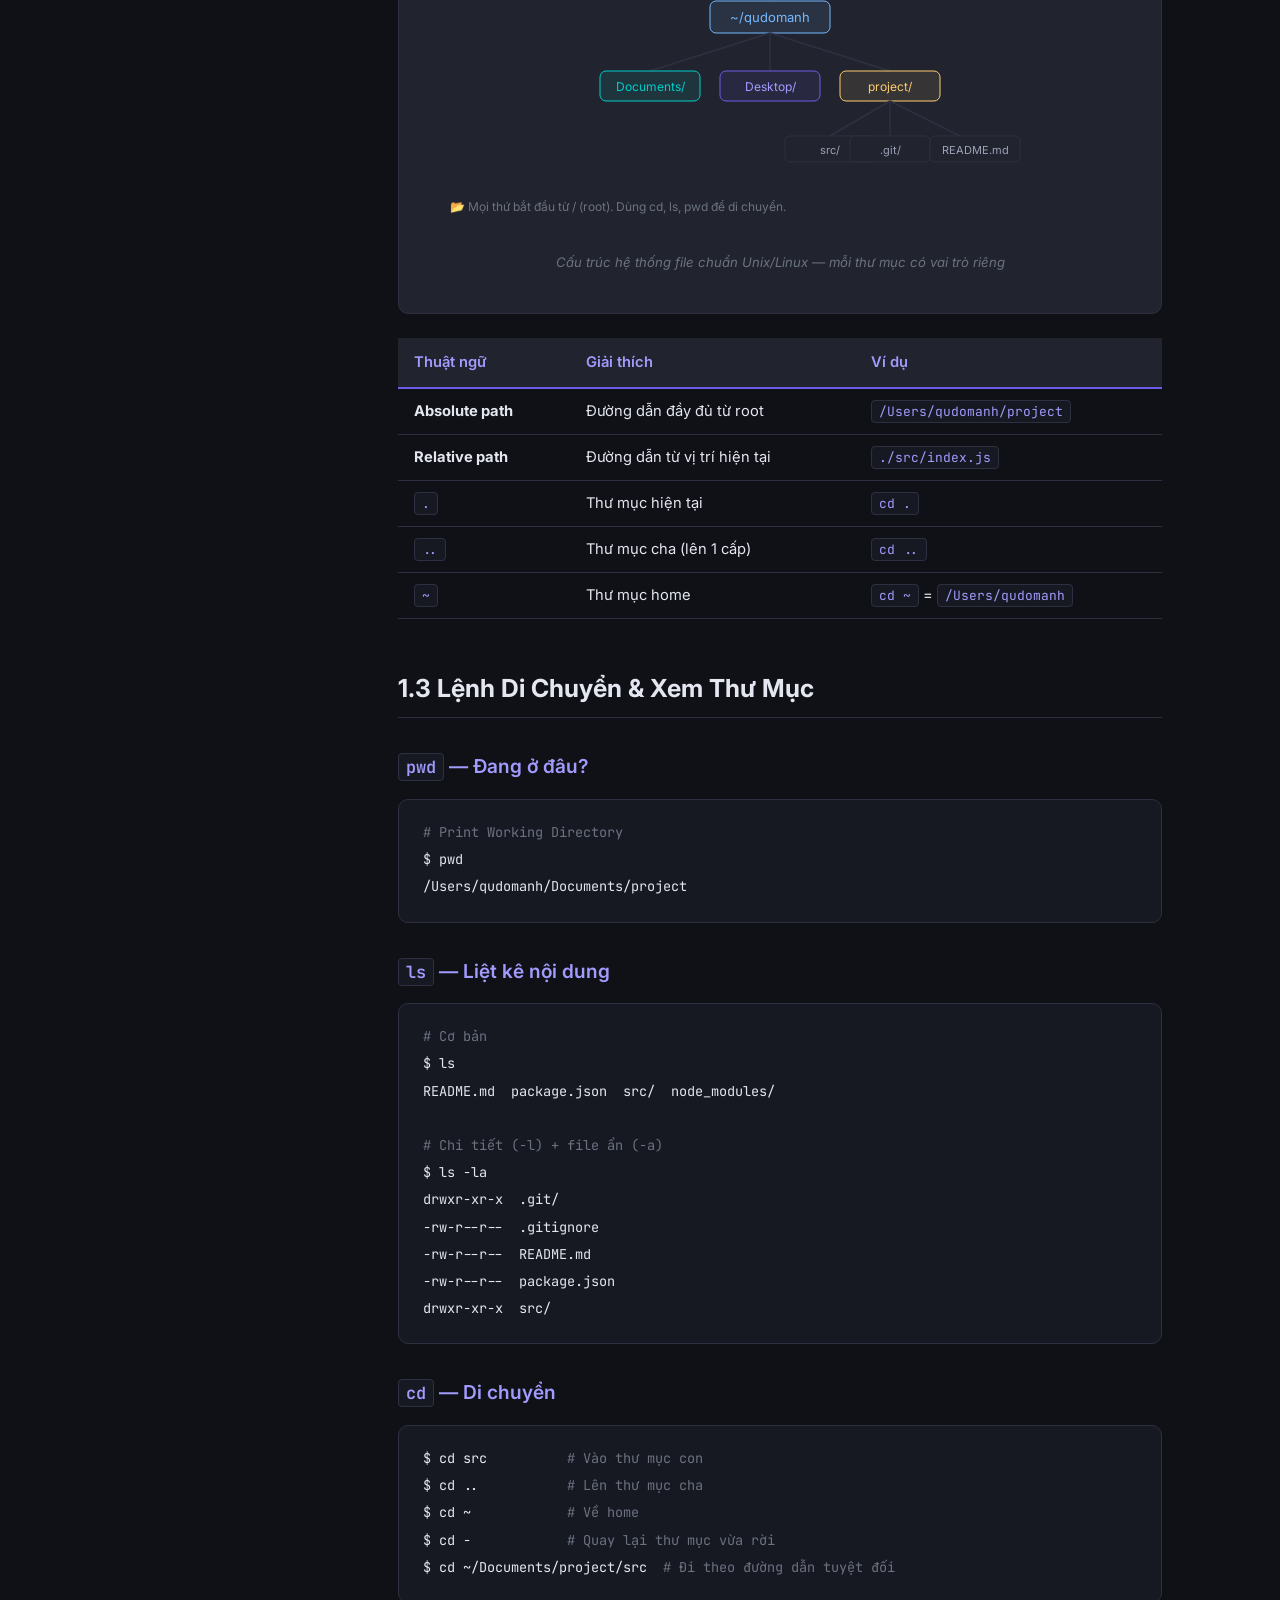
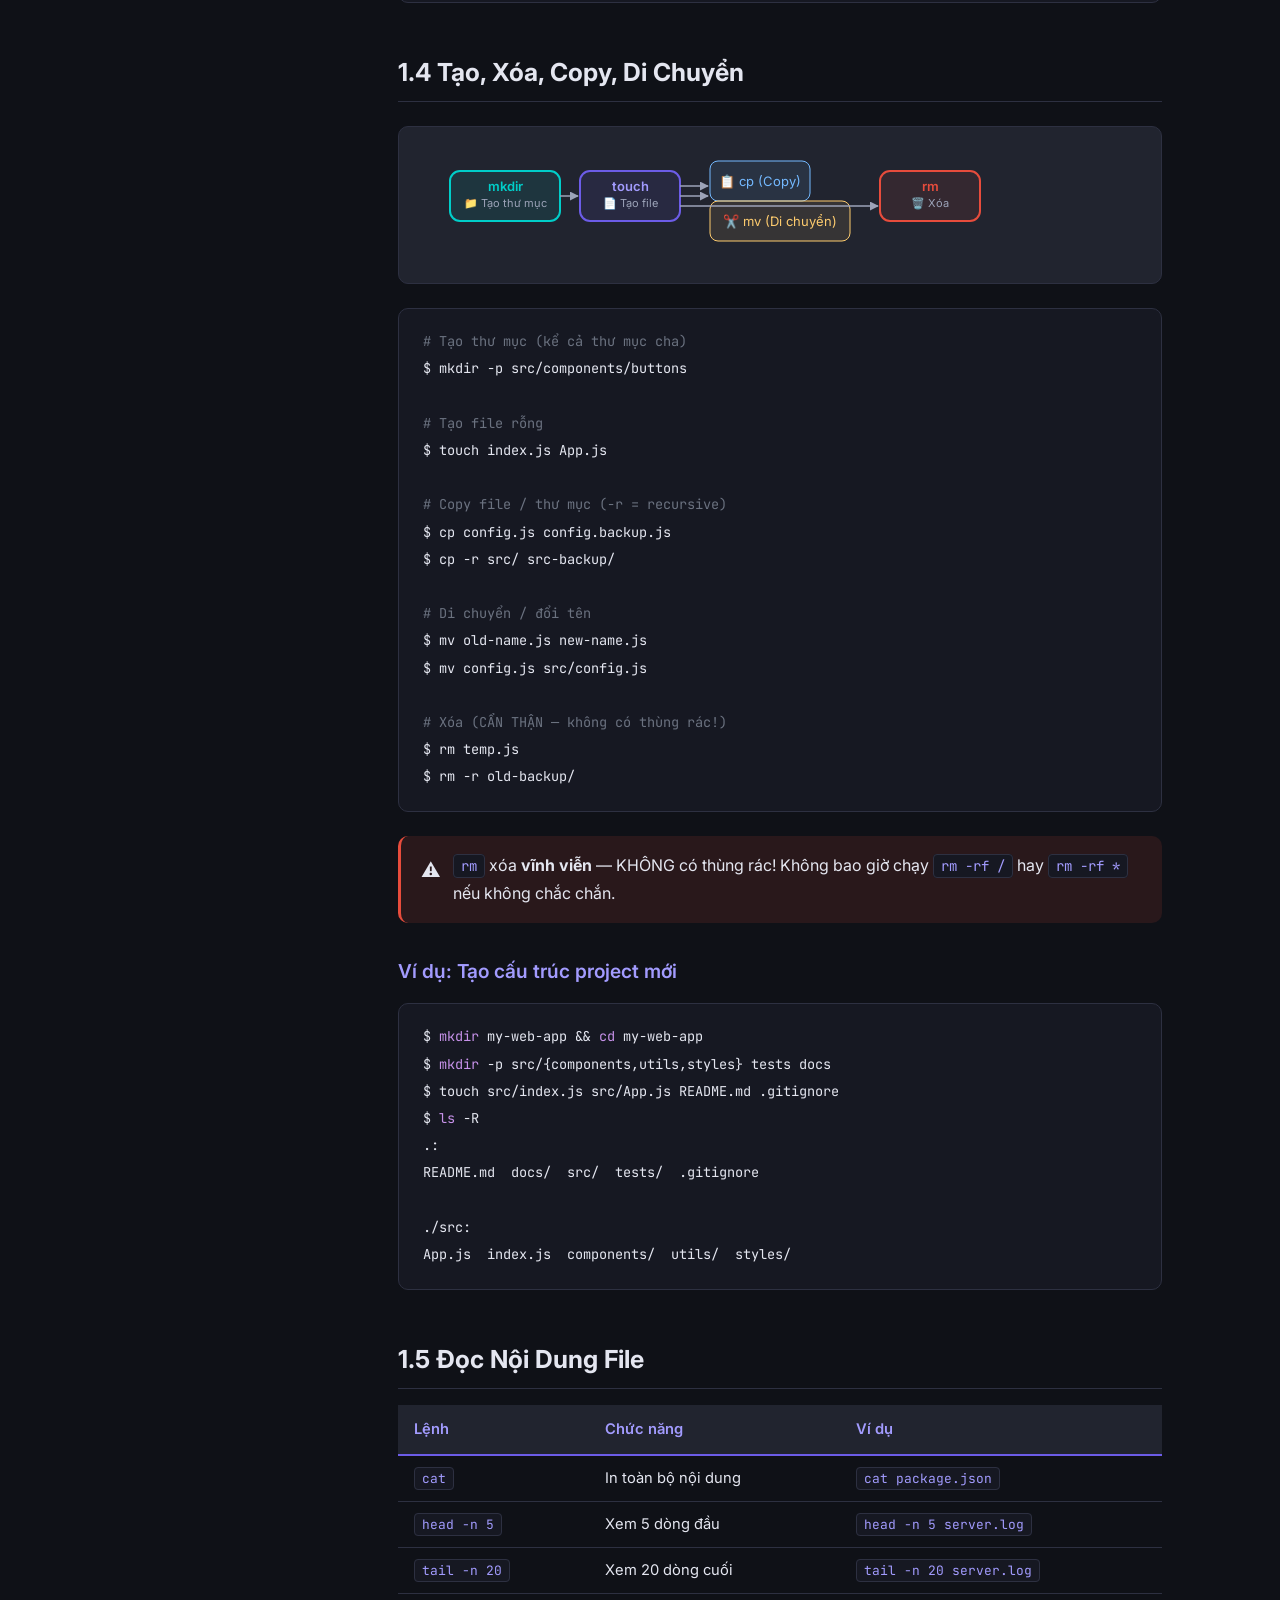
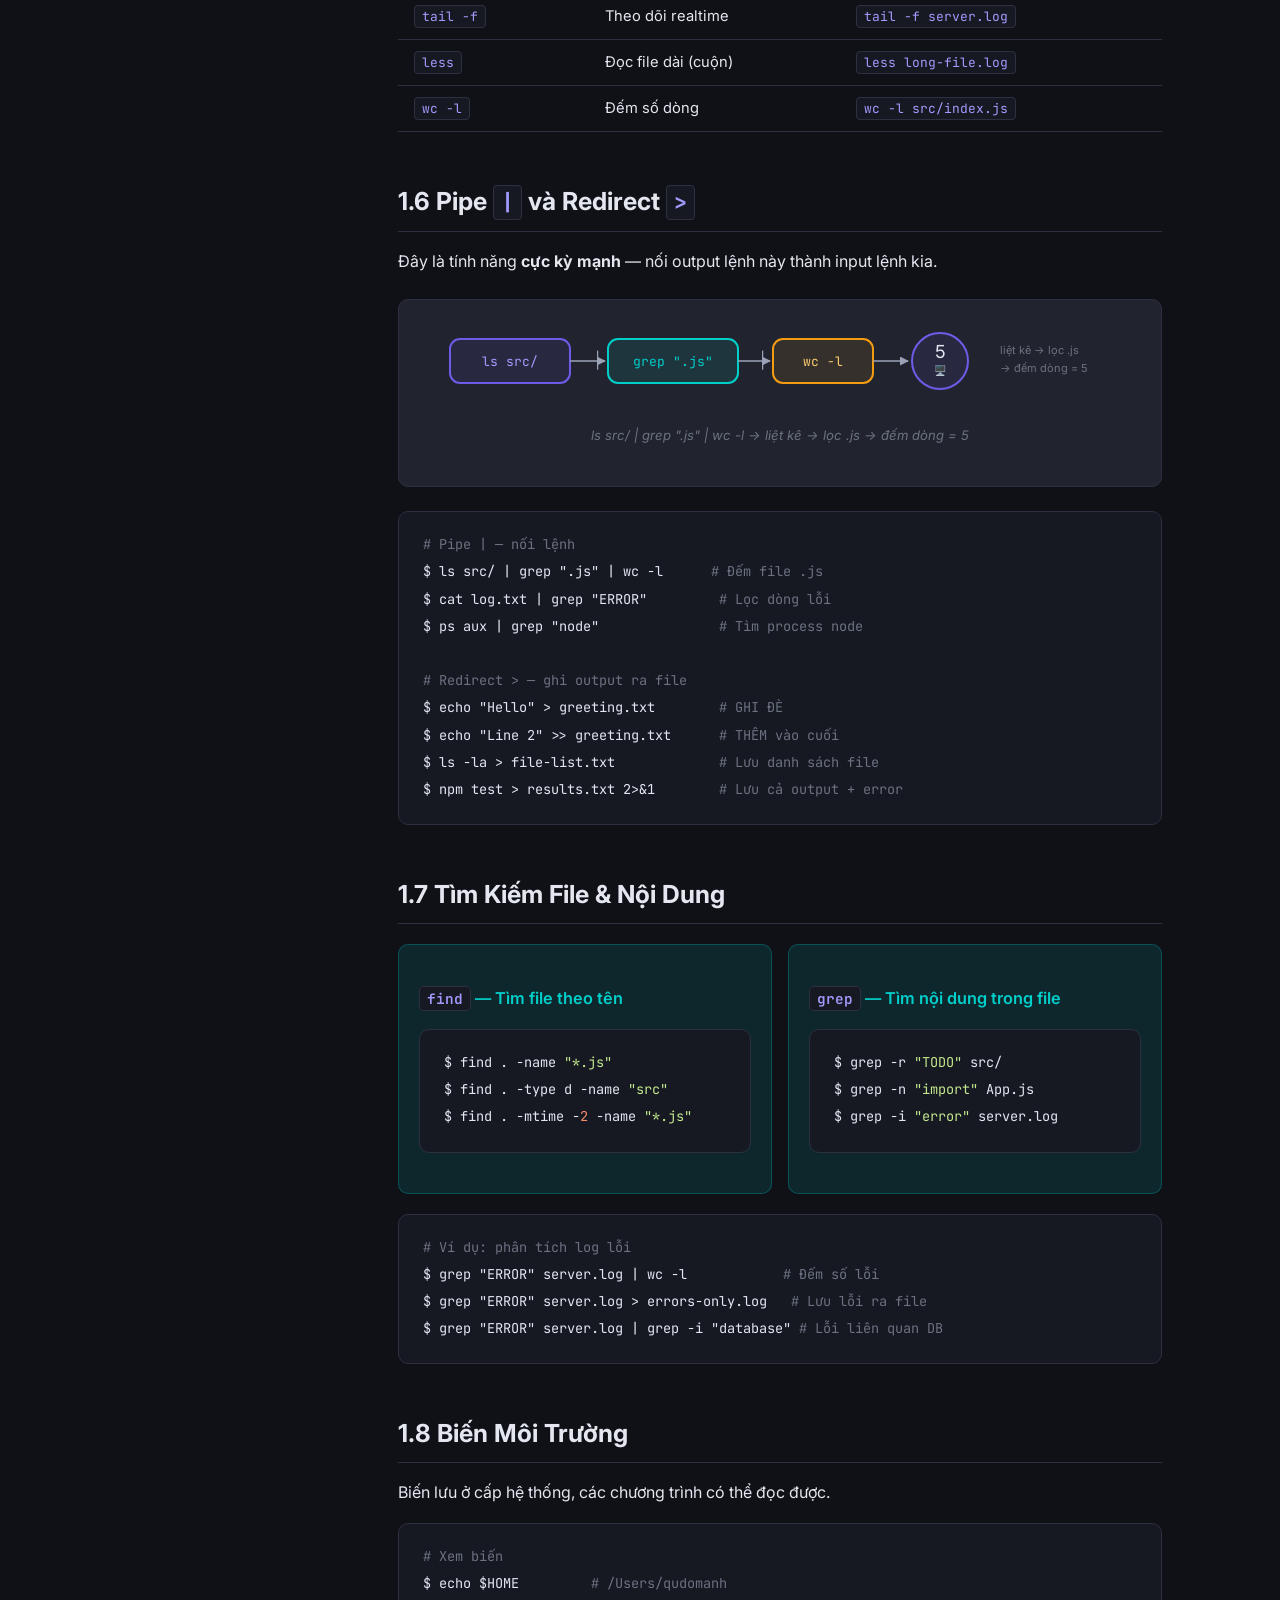
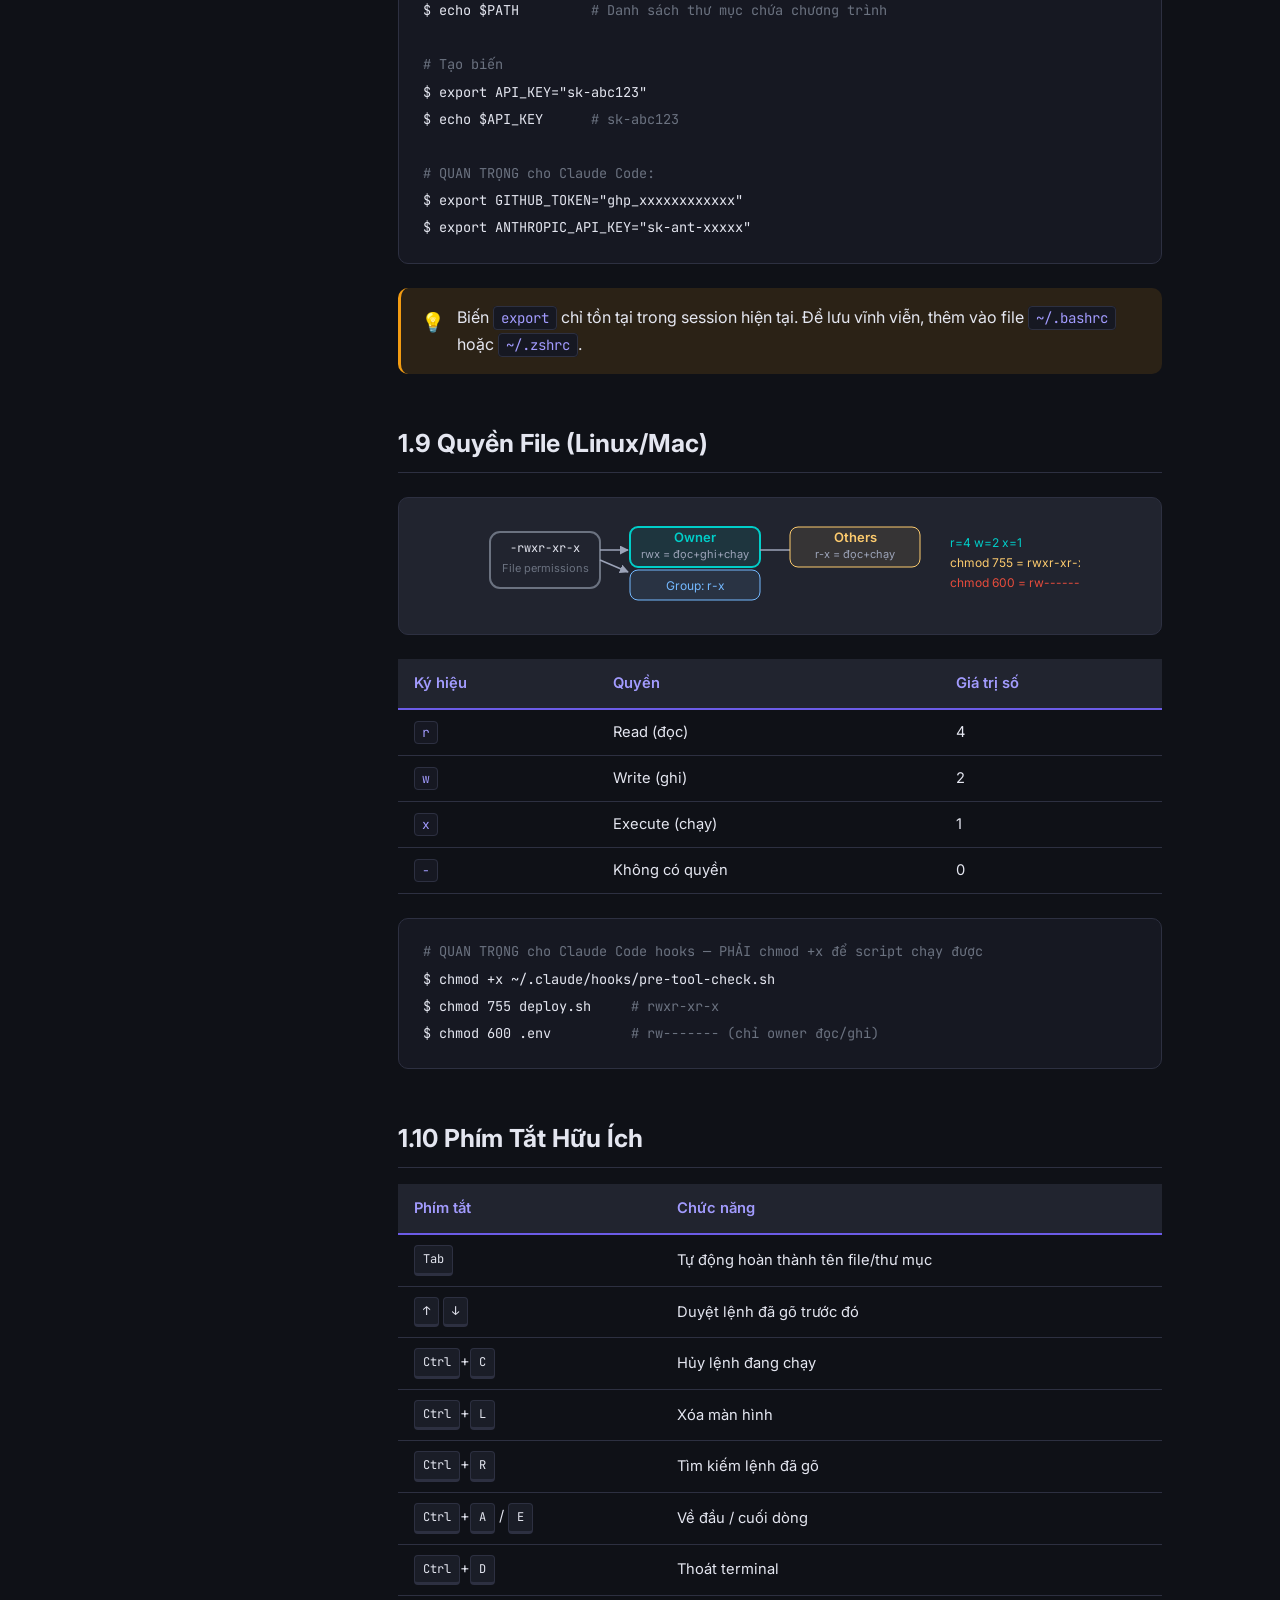
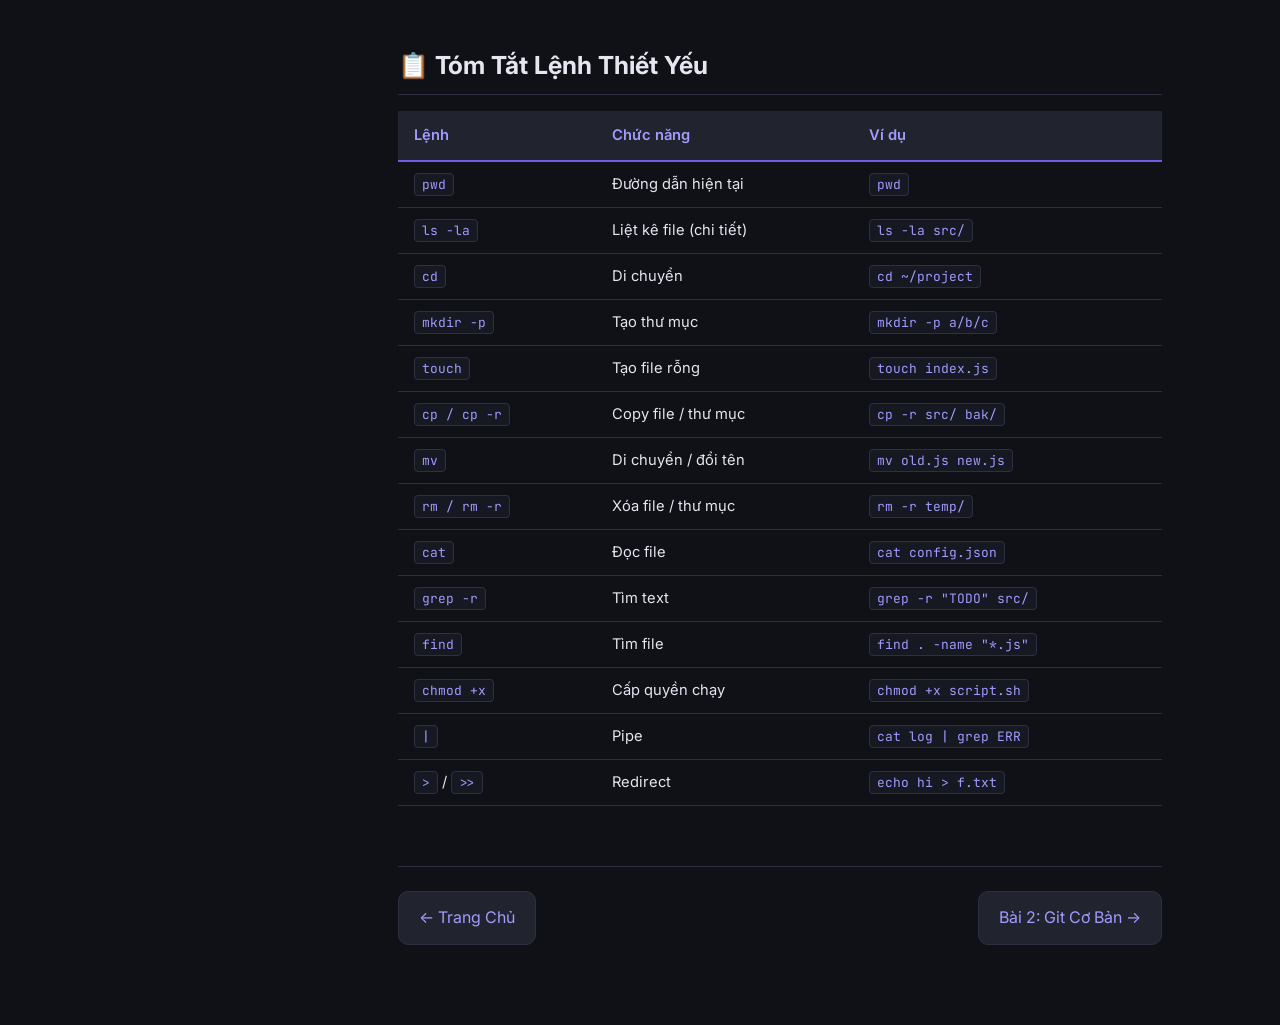
==== commit d9db1bc0: "Replace all mermaid/external-img diagrams with inline SVGs, remove mermaid.js dependency" ====
--- a/01-terminal.html
+++ b/01-terminal.html
@@ -42,18 +42,40 @@
         <p>Terminal (Command Line / CLI) là giao diện cho phép bạn giao tiếp với máy tính bằng cách <strong>gõ lệnh</strong> thay vì click chuột.</p>
 
         <div class="diagram-container">
-          <div class="mermaid">
-graph LR
-    subgraph GUI["🖱️ GUI — Giao diện đồ họa"]
-        A[Click thư mục] --> B[Drag & Drop file]
-    end
-    subgraph CLI["⌨️ CLI — Dòng lệnh"]
-        C["$ mkdir project"] --> D["$ cd project"]
-        D --> E["$ code ."]
-    end
-    GUI -.->|Trực quan nhưng chậm| Result((Kết quả))
-    CLI -.->|Nhanh & tự động hóa| Result
-          </div>
+          <svg viewBox="0 0 720 340" xmlns="http://www.w3.org/2000/svg" style="max-width:720px;width:100%;height:auto">
+            <defs>
+              <marker id="arrow1" viewBox="0 0 10 10" refX="9" refY="5" markerWidth="6" markerHeight="6" orient="auto-start-reverse"><path d="M 0 0 L 10 5 L 0 10 z" fill="#9ca3b8"/></marker>
+              <marker id="arrow1g" viewBox="0 0 10 10" refX="9" refY="5" markerWidth="6" markerHeight="6" orient="auto-start-reverse"><path d="M 0 0 L 10 5 L 0 10 z" fill="#00cec9"/></marker>
+            </defs>
+            <!-- GUI Box -->
+            <rect x="20" y="20" width="300" height="120" rx="12" fill="#e74c3c18" stroke="#e74c3c" stroke-width="2"/>
+            <text x="170" y="48" text-anchor="middle" fill="#e74c3c" font-size="15" font-weight="600">🖱️ GUI — Giao diện đồ họa</text>
+            <rect x="40" y="62" width="120" height="36" rx="8" fill="#e74c3c22" stroke="#e74c3c"/>
+            <text x="100" y="85" text-anchor="middle" fill="#e4e6f0" font-size="13">Click thư mục</text>
+            <line x1="160" y1="80" x2="180" y2="80" stroke="#9ca3b8" stroke-width="1.5" marker-end="url(#arrow1)"/>
+            <rect x="182" y="62" width="120" height="36" rx="8" fill="#e74c3c22" stroke="#e74c3c"/>
+            <text x="242" y="85" text-anchor="middle" fill="#e4e6f0" font-size="13">Drag &amp; Drop</text>
+            <!-- CLI Box -->
+            <rect x="20" y="170" width="300" height="140" rx="12" fill="#00cec918" stroke="#00cec9" stroke-width="2"/>
+            <text x="170" y="198" text-anchor="middle" fill="#00cec9" font-size="15" font-weight="600">⌨️ CLI — Dòng lệnh</text>
+            <rect x="40" y="212" width="130" height="36" rx="8" fill="#00cec922" stroke="#00cec9"/>
+            <text x="105" y="235" text-anchor="middle" fill="#e4e6f0" font-size="12" font-family="JetBrains Mono,monospace">$ mkdir project</text>
+            <line x1="170" y1="230" x2="186" y2="230" stroke="#9ca3b8" stroke-width="1.5" marker-end="url(#arrow1)"/>
+            <rect x="188" y="212" width="120" height="36" rx="8" fill="#00cec922" stroke="#00cec9"/>
+            <text x="248" y="235" text-anchor="middle" fill="#e4e6f0" font-size="12" font-family="JetBrains Mono,monospace">$ cd project</text>
+            <line x1="248" y1="248" x2="248" y2="264" stroke="#9ca3b8" stroke-width="1.5" marker-end="url(#arrow1)"/>
+            <rect x="188" y="266" width="120" height="36" rx="8" fill="#00cec922" stroke="#00cec9"/>
+            <text x="248" y="289" text-anchor="middle" fill="#e4e6f0" font-size="12" font-family="JetBrains Mono,monospace">$ code .</text>
+            <!-- Result -->
+            <circle cx="560" cy="170" r="50" fill="#6c5ce718" stroke="#6c5ce7" stroke-width="2"/>
+            <text x="560" y="166" text-anchor="middle" fill="#a29bfe" font-size="14" font-weight="600">Kết quả</text>
+            <text x="560" y="184" text-anchor="middle" fill="#a29bfe" font-size="20">🎯</text>
+            <!-- Arrows to Result -->
+            <line x1="320" y1="80" x2="510" y2="155" stroke="#e74c3c" stroke-width="1.5" stroke-dasharray="6,4" marker-end="url(#arrow1)"/>
+            <text x="390" y="100" fill="#e74c3c" font-size="11">Trực quan nhưng chậm</text>
+            <line x1="320" y1="260" x2="510" y2="185" stroke="#00cec9" stroke-width="2" marker-end="url(#arrow1g)"/>
+            <text x="380" y="255" fill="#00cec9" font-size="11" font-weight="600">Nhanh &amp; tự động hóa ⚡</text>
+          </svg>
           <p class="caption">GUI vs CLI — hai cách giao tiếp với máy tính</p>
         </div>
 
@@ -81,10 +103,59 @@
         <h2 id="filesystem">1.2 Cấu Trúc Hệ Thống File</h2>
 
         <div class="diagram-container">
-          <div class="diagram-img">
-            <img src="https://upload.wikimedia.org/wikipedia/commons/f/f3/Standard-unix-filesystem-hierarchy.svg" alt="Standard Unix Filesystem Hierarchy">
-            <span class="img-source">Nguồn: Wikimedia Commons — Standard Unix Filesystem Hierarchy (CC)</span>
-          </div>
+          <svg viewBox="0 0 700 400" xmlns="http://www.w3.org/2000/svg" style="max-width:700px;width:100%;height:auto">
+            <!-- Root -->
+            <rect x="300" y="10" width="80" height="36" rx="8" fill="#f39c1222" stroke="#f39c12" stroke-width="2"/>
+            <text x="340" y="33" text-anchor="middle" fill="#fdcb6e" font-size="14" font-weight="700">/ (root)</text>
+            <!-- Level 1 lines -->
+            <line x1="340" y1="46" x2="80" y2="90" stroke="#2d3041" stroke-width="1.5"/>
+            <line x1="340" y1="46" x2="200" y2="90" stroke="#2d3041" stroke-width="1.5"/>
+            <line x1="340" y1="46" x2="340" y2="90" stroke="#2d3041" stroke-width="1.5"/>
+            <line x1="340" y1="46" x2="480" y2="90" stroke="#2d3041" stroke-width="1.5"/>
+            <line x1="340" y1="46" x2="600" y2="90" stroke="#2d3041" stroke-width="1.5"/>
+            <!-- Level 1 dirs -->
+            <rect x="40" y="90" width="80" height="32" rx="6" fill="#6c5ce718" stroke="#6c5ce7"/>
+            <text x="80" y="111" text-anchor="middle" fill="#a29bfe" font-size="13">/bin</text>
+            <rect x="160" y="90" width="80" height="32" rx="6" fill="#00cec918" stroke="#00cec9"/>
+            <text x="200" y="111" text-anchor="middle" fill="#00cec9" font-size="13">/etc</text>
+            <rect x="300" y="90" width="80" height="32" rx="6" fill="#74b9ff18" stroke="#74b9ff"/>
+            <text x="340" y="111" text-anchor="middle" fill="#74b9ff" font-size="13">/home</text>
+            <rect x="440" y="90" width="80" height="32" rx="6" fill="#fdcb6e18" stroke="#fdcb6e"/>
+            <text x="480" y="111" text-anchor="middle" fill="#fdcb6e" font-size="13">/usr</text>
+            <rect x="560" y="90" width="80" height="32" rx="6" fill="#e74c3c18" stroke="#e74c3c"/>
+            <text x="600" y="111" text-anchor="middle" fill="#e74c3c" font-size="13">/tmp</text>
+            <!-- Descriptions -->
+            <text x="80" y="142" text-anchor="middle" fill="#6b7280" font-size="11">Binaries</text>
+            <text x="200" y="142" text-anchor="middle" fill="#6b7280" font-size="11">Config files</text>
+            <text x="340" y="142" text-anchor="middle" fill="#6b7280" font-size="11">User dirs</text>
+            <text x="480" y="142" text-anchor="middle" fill="#6b7280" font-size="11">Programs</text>
+            <text x="600" y="142" text-anchor="middle" fill="#6b7280" font-size="11">Temporary</text>
+            <!-- /home subtree -->
+            <line x1="340" y1="122" x2="340" y2="170" stroke="#2d3041" stroke-width="1.5"/>
+            <rect x="280" y="170" width="120" height="32" rx="6" fill="#74b9ff18" stroke="#74b9ff"/>
+            <text x="340" y="191" text-anchor="middle" fill="#74b9ff" font-size="13">~/qudomanh</text>
+            <line x1="340" y1="202" x2="220" y2="240" stroke="#2d3041" stroke-width="1.5"/>
+            <line x1="340" y1="202" x2="340" y2="240" stroke="#2d3041" stroke-width="1.5"/>
+            <line x1="340" y1="202" x2="460" y2="240" stroke="#2d3041" stroke-width="1.5"/>
+            <rect x="170" y="240" width="100" height="30" rx="6" fill="#00cec918" stroke="#00cec9"/>
+            <text x="220" y="260" text-anchor="middle" fill="#00cec9" font-size="12">Documents/</text>
+            <rect x="290" y="240" width="100" height="30" rx="6" fill="#6c5ce718" stroke="#6c5ce7"/>
+            <text x="340" y="260" text-anchor="middle" fill="#a29bfe" font-size="12">Desktop/</text>
+            <rect x="410" y="240" width="100" height="30" rx="6" fill="#fdcb6e18" stroke="#fdcb6e"/>
+            <text x="460" y="260" text-anchor="middle" fill="#fdcb6e" font-size="12">project/</text>
+            <!-- project subtree -->
+            <line x1="460" y1="270" x2="400" y2="305" stroke="#2d3041" stroke-width="1.5"/>
+            <line x1="460" y1="270" x2="460" y2="305" stroke="#2d3041" stroke-width="1.5"/>
+            <line x1="460" y1="270" x2="530" y2="305" stroke="#2d3041" stroke-width="1.5"/>
+            <rect x="355" y="305" width="90" height="26" rx="5" fill="#21242f" stroke="#2d3041"/>
+            <text x="400" y="323" text-anchor="middle" fill="#9ca3b8" font-size="11">src/</text>
+            <rect x="420" y="305" width="80" height="26" rx="5" fill="#21242f" stroke="#2d3041"/>
+            <text x="460" y="323" text-anchor="middle" fill="#9ca3b8" font-size="11">.git/</text>
+            <rect x="500" y="305" width="90" height="26" rx="5" fill="#21242f" stroke="#2d3041"/>
+            <text x="545" y="323" text-anchor="middle" fill="#9ca3b8" font-size="11">README.md</text>
+            <!-- Legend -->
+            <text x="20" y="380" fill="#6b7280" font-size="12">📂 Mọi thứ bắt đầu từ / (root). Dùng cd, ls, pwd để di chuyển.</text>
+          </svg>
           <p class="caption">Cấu trúc hệ thống file chuẩn Unix/Linux — mỗi thư mục có vai trò riêng</p>
         </div>
 
@@ -131,19 +202,26 @@
         <h2 id="files">1.4 Tạo, Xóa, Copy, Di Chuyển</h2>
 
         <div class="diagram-container">
-          <div class="mermaid">
-graph LR
-    mkdir["mkdir<br>📁 Tạo thư mục"] --> touch["touch<br>📄 Tạo file rỗng"]
-    touch --> cp["cp<br>📋 Copy"]
-    touch --> mv["mv<br>✂️ Di chuyển/<br>Đổi tên"]
-    touch --> rm["rm<br>🗑️ Xóa"]
-    
-    style mkdir fill:#00cec933,stroke:#00cec9
-    style touch fill:#6c5ce733,stroke:#6c5ce7
-    style cp fill:#74b9ff33,stroke:#74b9ff
-    style mv fill:#fdcb6e33,stroke:#fdcb6e
-    style rm fill:#e74c3c33,stroke:#e74c3c
-          </div>
+          <svg viewBox="0 0 680 100" xmlns="http://www.w3.org/2000/svg" style="max-width:680px;width:100%;height:auto">
+            <defs><marker id="arr3" viewBox="0 0 10 10" refX="9" refY="5" markerWidth="6" markerHeight="6" orient="auto"><path d="M 0 0 L 10 5 L 0 10 z" fill="#9ca3b8"/></marker></defs>
+            <rect x="10" y="20" width="110" height="50" rx="10" fill="#00cec918" stroke="#00cec9" stroke-width="2"/>
+            <text x="65" y="40" text-anchor="middle" fill="#00cec9" font-size="13" font-weight="600">mkdir</text>
+            <text x="65" y="56" text-anchor="middle" fill="#9ca3b8" font-size="11">📁 Tạo thư mục</text>
+            <line x1="120" y1="45" x2="138" y2="45" stroke="#9ca3b8" stroke-width="1.5" marker-end="url(#arr3)"/>
+            <rect x="140" y="20" width="100" height="50" rx="10" fill="#6c5ce718" stroke="#6c5ce7" stroke-width="2"/>
+            <text x="190" y="40" text-anchor="middle" fill="#a29bfe" font-size="13" font-weight="600">touch</text>
+            <text x="190" y="56" text-anchor="middle" fill="#9ca3b8" font-size="11">📄 Tạo file</text>
+            <line x1="240" y1="35" x2="268" y2="35" stroke="#9ca3b8" stroke-width="1.5" marker-end="url(#arr3)"/>
+            <rect x="270" y="10" width="100" height="40" rx="8" fill="#74b9ff18" stroke="#74b9ff"/>
+            <text x="320" y="35" text-anchor="middle" fill="#74b9ff" font-size="13">📋 cp (Copy)</text>
+            <line x1="240" y1="45" x2="268" y2="45" stroke="#9ca3b8" stroke-width="1.5" marker-end="url(#arr3)"/>
+            <rect x="270" y="50" width="140" height="40" rx="8" fill="#fdcb6e18" stroke="#fdcb6e"/>
+            <text x="340" y="75" text-anchor="middle" fill="#fdcb6e" font-size="13">✂️ mv (Di chuyển)</text>
+            <line x1="240" y1="55" x2="438" y2="55" stroke="#9ca3b8" stroke-width="1.5" marker-end="url(#arr3)"/>
+            <rect x="440" y="20" width="100" height="50" rx="10" fill="#e74c3c18" stroke="#e74c3c" stroke-width="2"/>
+            <text x="490" y="40" text-anchor="middle" fill="#e74c3c" font-size="13" font-weight="600">rm</text>
+            <text x="490" y="56" text-anchor="middle" fill="#9ca3b8" font-size="11">🗑️ Xóa</text>
+          </svg>
         </div>
 
         <pre><code><span class="comment"># Tạo thư mục (kể cả thư mục cha)</span>
@@ -200,16 +278,25 @@
         <p>Đây là tính năng <strong>cực kỳ mạnh</strong> — nối output lệnh này thành input lệnh kia.</p>
 
         <div class="diagram-container">
-          <div class="mermaid">
-graph LR
-    A["ls src/"] -->|output| B["grep '.js'"]
-    B -->|output| C["wc -l"]
-    C -->|"kết quả: 5"| D((🖥️))
-    
-    style A fill:#6c5ce733,stroke:#6c5ce7
-    style B fill:#00cec933,stroke:#00cec9
-    style C fill:#f39c1233,stroke:#f39c12
-          </div>
+          <svg viewBox="0 0 680 80" xmlns="http://www.w3.org/2000/svg" style="max-width:680px;width:100%;height:auto">
+            <defs><marker id="arr4" viewBox="0 0 10 10" refX="9" refY="5" markerWidth="6" markerHeight="6" orient="auto"><path d="M 0 0 L 10 5 L 0 10 z" fill="#9ca3b8"/></marker></defs>
+            <rect x="10" y="15" width="120" height="44" rx="10" fill="#6c5ce718" stroke="#6c5ce7" stroke-width="2"/>
+            <text x="70" y="42" text-anchor="middle" fill="#a29bfe" font-size="13" font-family="JetBrains Mono,monospace">ls src/</text>
+            <text x="155" y="42" fill="#9ca3b8" font-size="16">|</text>
+            <line x1="130" y1="37" x2="165" y2="37" stroke="#9ca3b8" stroke-width="1.5" marker-end="url(#arr4)"/>
+            <rect x="168" y="15" width="130" height="44" rx="10" fill="#00cec918" stroke="#00cec9" stroke-width="2"/>
+            <text x="233" y="42" text-anchor="middle" fill="#00cec9" font-size="13" font-family="JetBrains Mono,monospace">grep ".js"</text>
+            <text x="320" y="42" fill="#9ca3b8" font-size="16">|</text>
+            <line x1="298" y1="37" x2="330" y2="37" stroke="#9ca3b8" stroke-width="1.5" marker-end="url(#arr4)"/>
+            <rect x="333" y="15" width="100" height="44" rx="10" fill="#f39c1218" stroke="#f39c12" stroke-width="2"/>
+            <text x="383" y="42" text-anchor="middle" fill="#fdcb6e" font-size="13" font-family="JetBrains Mono,monospace">wc -l</text>
+            <line x1="433" y1="37" x2="468" y2="37" stroke="#9ca3b8" stroke-width="1.5" marker-end="url(#arr4)"/>
+            <circle cx="500" cy="37" r="28" fill="#6c5ce718" stroke="#6c5ce7" stroke-width="2"/>
+            <text x="500" y="34" text-anchor="middle" fill="#e4e6f0" font-size="18">5</text>
+            <text x="500" y="50" text-anchor="middle" fill="#9ca3b8" font-size="10">🖥️</text>
+            <text x="560" y="30" fill="#6b7280" font-size="11">liệt kê → lọc .js</text>
+            <text x="560" y="48" fill="#6b7280" font-size="11">→ đếm dòng = 5</text>
+          </svg>
           <p class="caption">ls src/ | grep ".js" | wc -l → liệt kê → lọc .js → đếm dòng = 5</p>
         </div>
 
@@ -272,16 +359,27 @@
         <h2 id="permissions">1.9 Quyền File (Linux/Mac)</h2>
 
         <div class="diagram-container">
-          <div class="mermaid">
-graph LR
-    F["-rwxr-xr-x"] --> Owner["Owner<br>rwx = đọc+ghi+chạy"]
-    F --> Group["Group<br>r-x = đọc+chạy"]  
-    F --> Others["Others<br>r-x = đọc+chạy"]
-    
-    style Owner fill:#00cec933,stroke:#00cec9
-    style Group fill:#74b9ff33,stroke:#74b9ff
-    style Others fill:#fdcb6e33,stroke:#fdcb6e
-          </div>
+          <svg viewBox="0 0 600 80" xmlns="http://www.w3.org/2000/svg" style="max-width:600px;width:100%;height:auto">
+            <defs><marker id="arr5" viewBox="0 0 10 10" refX="9" refY="5" markerWidth="6" markerHeight="6" orient="auto"><path d="M 0 0 L 10 5 L 0 10 z" fill="#9ca3b8"/></marker></defs>
+            <rect x="10" y="10" width="110" height="56" rx="10" fill="#21242f" stroke="#6b7280" stroke-width="2"/>
+            <text x="65" y="30" text-anchor="middle" fill="#e4e6f0" font-size="12" font-family="JetBrains Mono,monospace">-rwxr-xr-x</text>
+            <text x="65" y="50" text-anchor="middle" fill="#6b7280" font-size="11">File permissions</text>
+            <line x1="120" y1="28" x2="148" y2="28" stroke="#9ca3b8" stroke-width="1.5" marker-end="url(#arr5)"/>
+            <rect x="150" y="5" width="130" height="40" rx="8" fill="#00cec918" stroke="#00cec9" stroke-width="2"/>
+            <text x="215" y="20" text-anchor="middle" fill="#00cec9" font-size="13" font-weight="600">Owner</text>
+            <text x="215" y="36" text-anchor="middle" fill="#9ca3b8" font-size="11">rwx = đọc+ghi+chạy</text>
+            <line x1="120" y1="38" x2="148" y2="50" stroke="#9ca3b8" stroke-width="1.5" marker-end="url(#arr5)"/>
+            <rect x="150" y="48" width="130" height="30" rx="8" fill="#74b9ff18" stroke="#74b9ff"/>
+            <text x="215" y="68" text-anchor="middle" fill="#74b9ff" font-size="12">Group: r-x</text>
+            <line x1="280" y1="28" x2="310" y2="28" stroke="#9ca3b8" stroke-width="1.5"/>
+            <rect x="310" y="5" width="130" height="40" rx="8" fill="#fdcb6e18" stroke="#fdcb6e"/>
+            <text x="375" y="20" text-anchor="middle" fill="#fdcb6e" font-size="13" font-weight="600">Others</text>
+            <text x="375" y="36" text-anchor="middle" fill="#9ca3b8" font-size="11">r-x = đọc+chạy</text>
+            <!-- Legend -->
+            <text x="470" y="25" fill="#00cec9" font-size="12">r=4 w=2 x=1</text>
+            <text x="470" y="45" fill="#fdcb6e" font-size="12">chmod 755 = rwxr-xr-x</text>
+            <text x="470" y="65" fill="#e74c3c" font-size="12">chmod 600 = rw-------</text>
+          </svg>
         </div>
 
         <table>
@@ -344,7 +442,6 @@
       </div>
     </main>
   </div>
-  <script src="https://cdn.jsdelivr.net/npm/mermaid@11/dist/mermaid.min.js"></script>
   <script src="js/app.js"></script>
 </body>
 </html>
